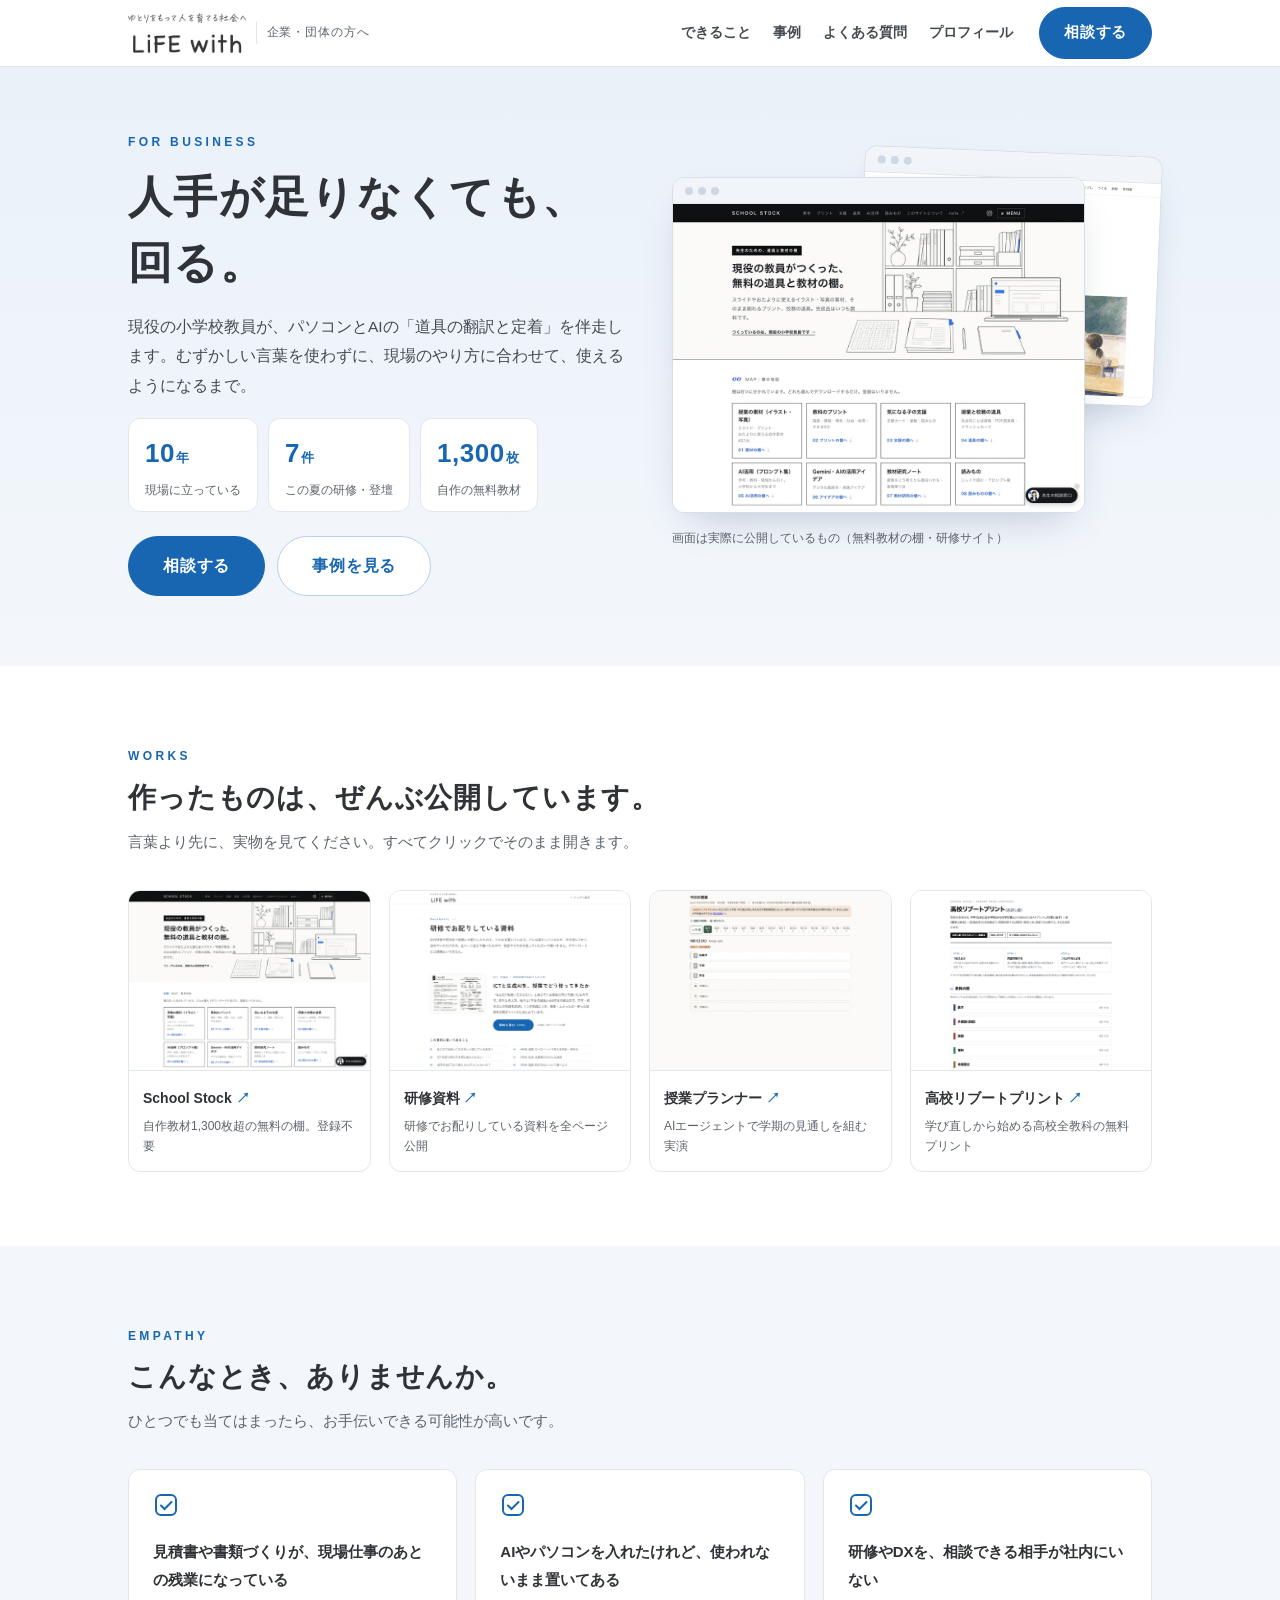
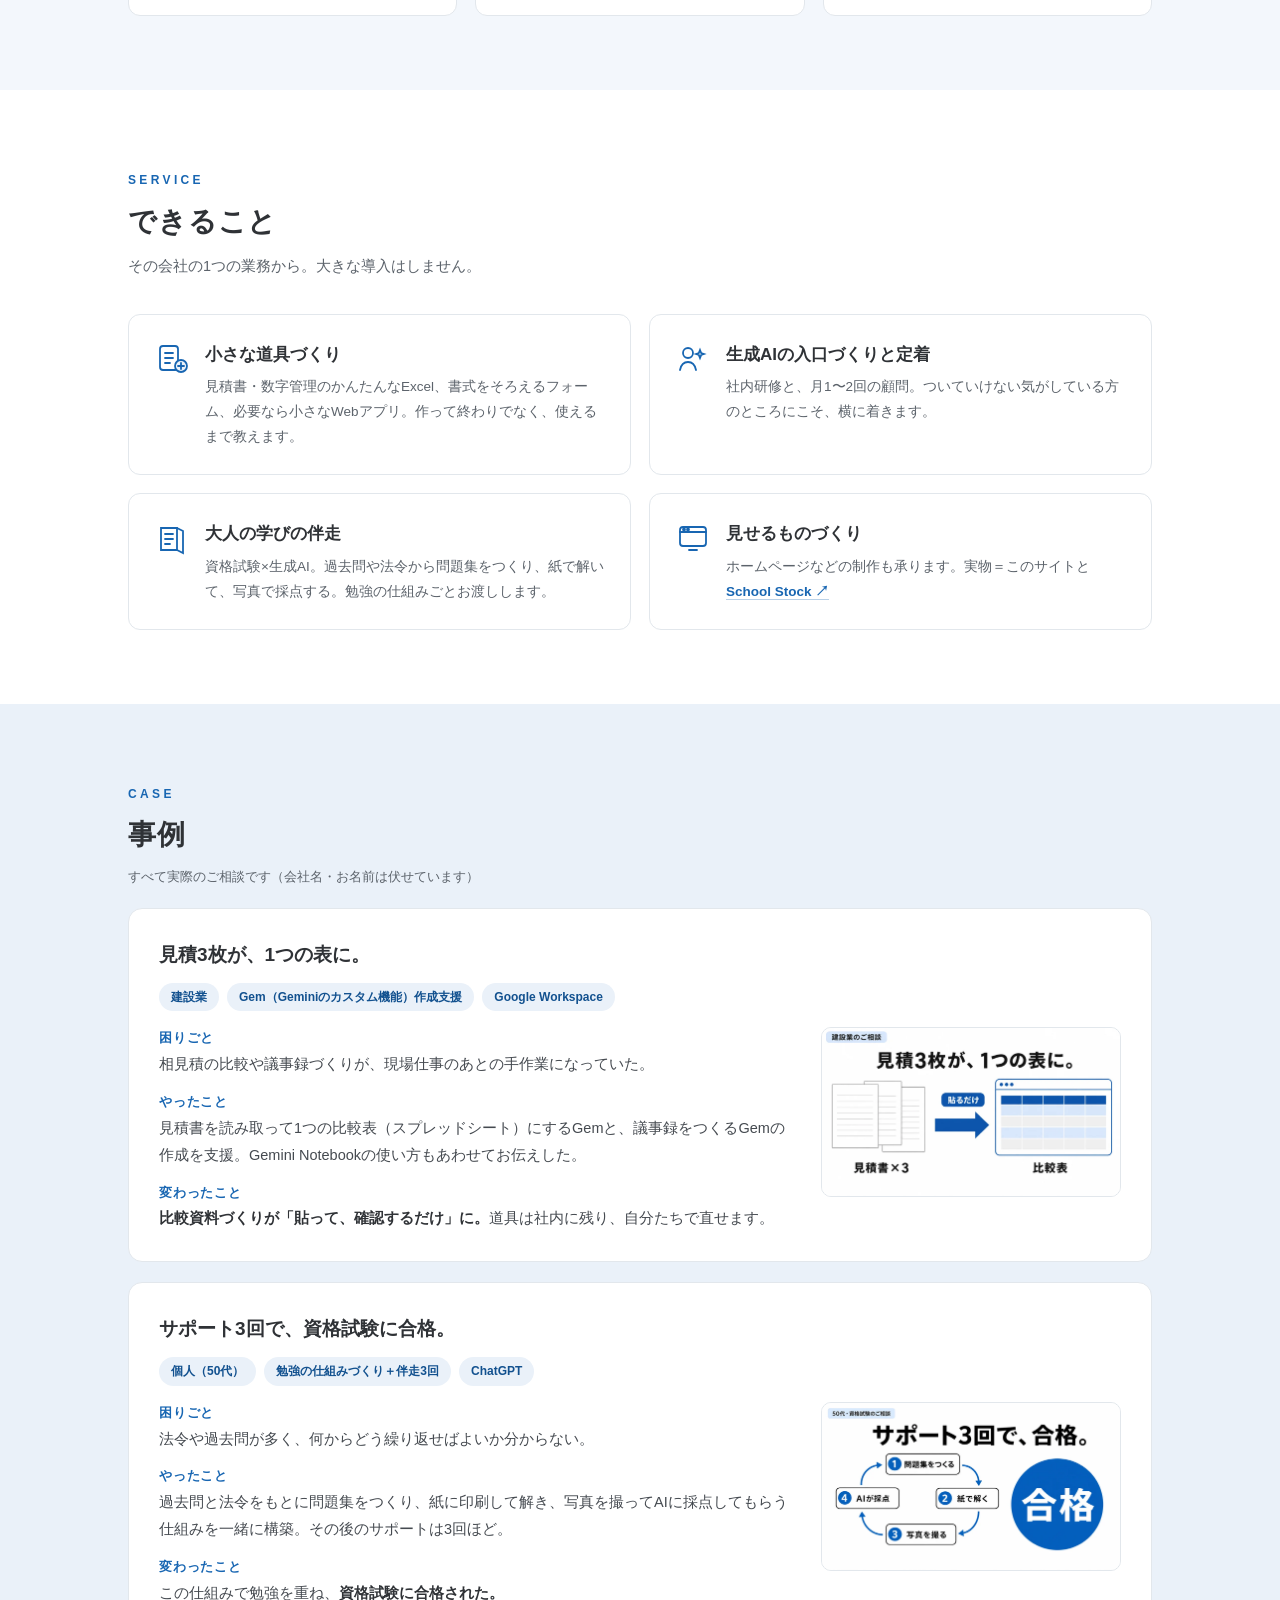
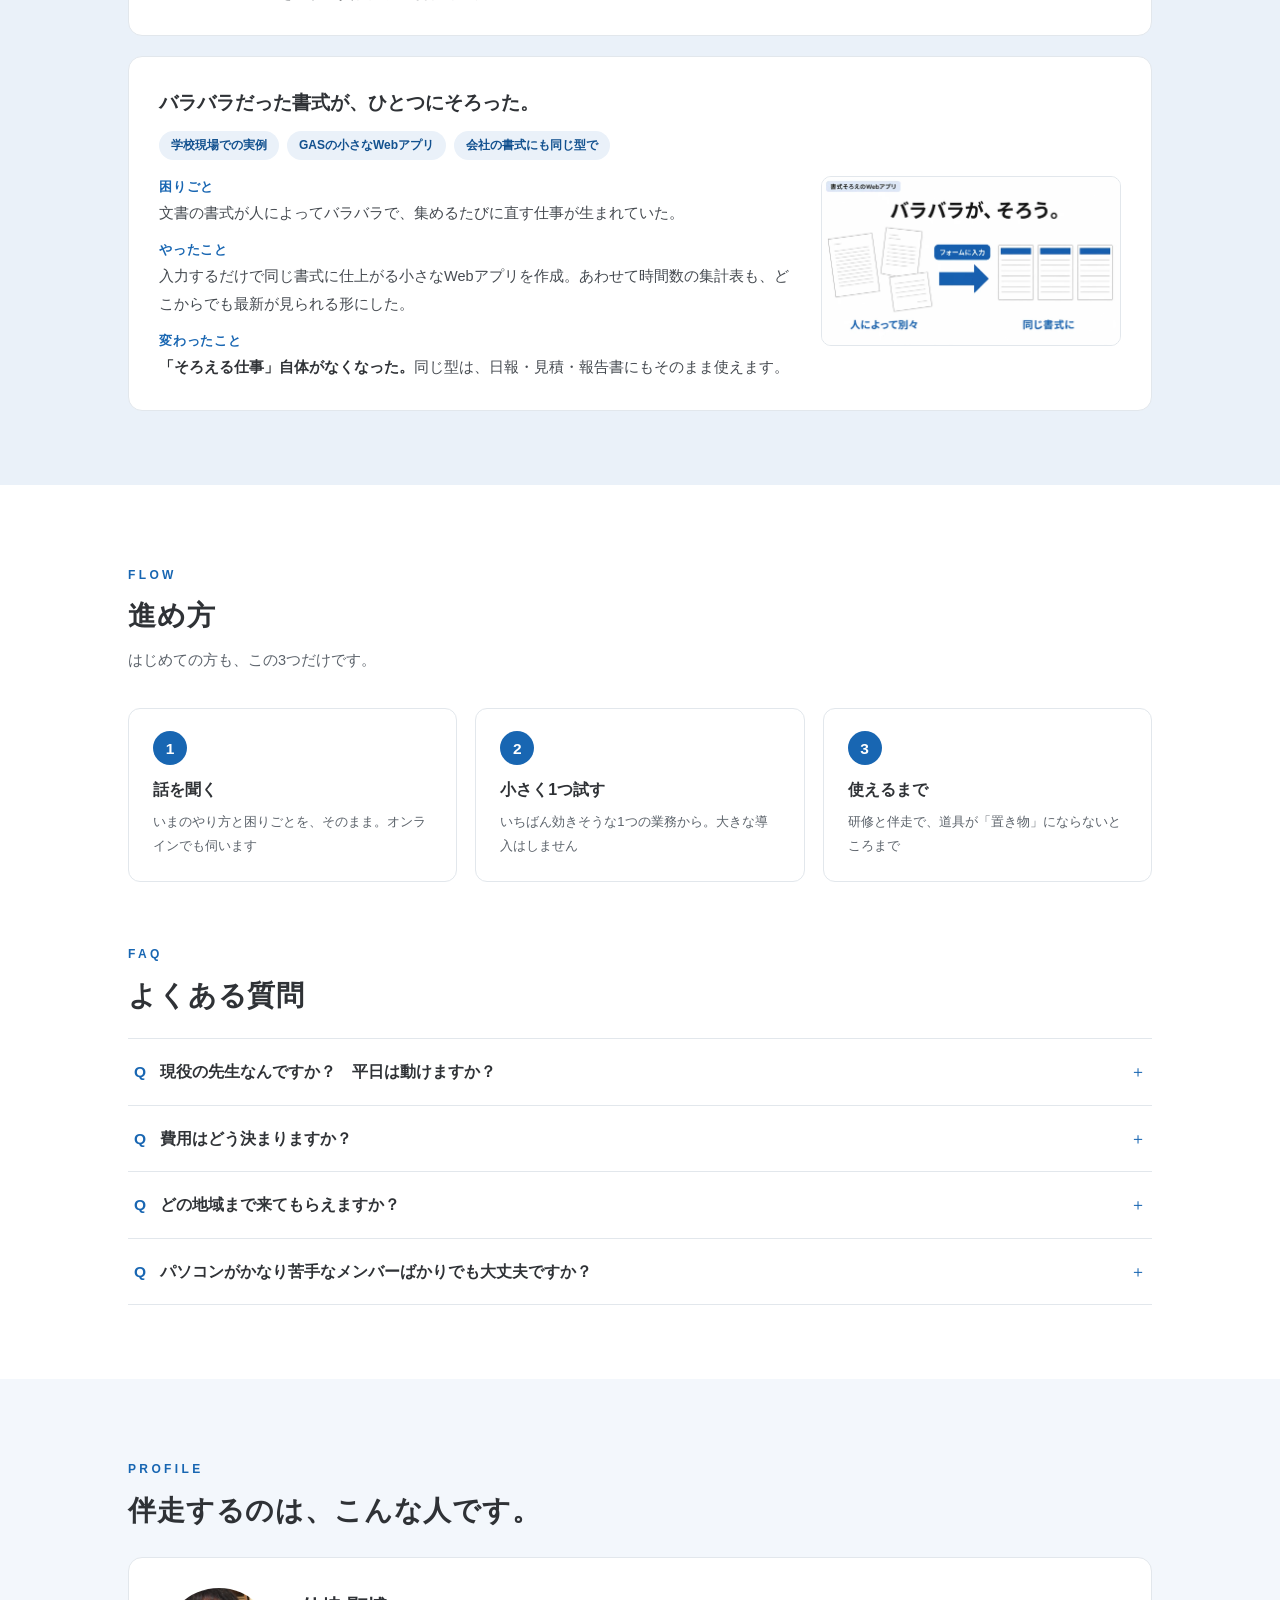
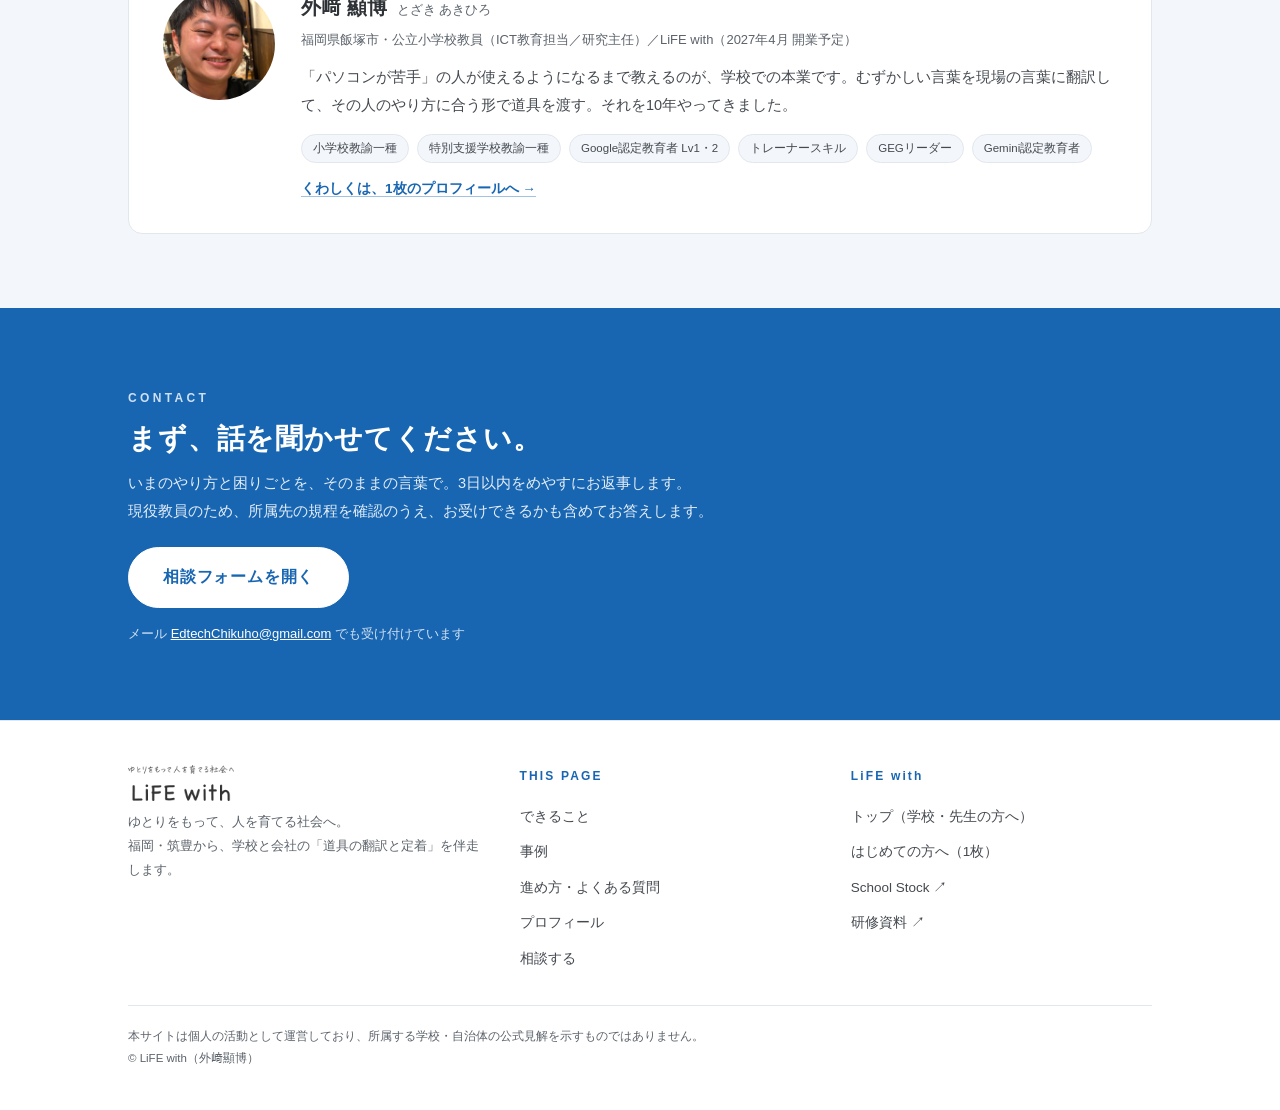
==== business/index.html @ 1e4b1d5e "business/ 新設 v3 — 企業・団体向けページ（ワイヤーフレーム承認済み） 実在コーポレートサイトの型（サイボウズ・freee・SmartHR）に基づく構成： ヒーロー(実物画面)/実物の壁" ====
<!DOCTYPE html>
<html lang="ja">
<head>
<meta charset="UTF-8">
<meta name="viewport" content="width=device-width, initial-scale=1.0, viewport-fit=cover">
<title>企業・団体の方へ｜LiFE with</title>
<meta name="description" content="現役の小学校教員が、パソコンとAIの「道具の翻訳と定着」を伴走します。見積書・数字管理の道具づくり、生成AI研修、資格勉強の仕組みづくり。福岡・筑豊を中心に、オンラインでも。">
<meta name="robots" content="index,follow">
<meta property="og:title" content="企業・団体の方へ｜LiFE with">
<meta property="og:description" content="人手が足りなくても、回る。現役の小学校教員が、道具の翻訳と定着を伴走します。">
<meta property="og:image" content="https://a-tozak.github.io/life-with/assets/og.png">
<meta property="og:type" content="website">
<meta property="og:url" content="https://a-tozak.github.io/life-with/business/">
<meta name="twitter:card" content="summary_large_image">
<link rel="icon" href="../assets/logo_icon.png" type="image/png">
<style>
  :root{
    --paper:#fff; --ink:#2f3236; --sub:#5c636b;
    --ai:#1866b2; --ai2:#12518f; --sora:#eaf1f9; --sora2:#f3f7fc;
    --mizu:#b9d1e8; --line:#e2e7ec; --max:1080px;
  }
  *{ margin:0; padding:0; box-sizing:border-box; }
  html{ scroll-behavior:smooth; scroll-padding-top:76px; }
  body{ font-family:"Hiragino Kaku Gothic ProN","Hiragino Sans","Noto Sans JP",sans-serif;
        color:var(--ink); background:var(--paper); line-height:1.9; font-size:15.5px;
        -webkit-font-smoothing:antialiased; overflow-x:clip; }
  img{ max-width:100%; height:auto; display:block; }
  a{ color:inherit; }
  .wrap{ max-width:var(--max); margin:0 auto; padding:0 28px; }

  /* ヘッダー */
  header{ position:sticky; top:0; z-index:100; background:rgba(255,255,255,.96);
          backdrop-filter:blur(6px); border-bottom:1px solid var(--line); }
  .hd{ max-width:var(--max); margin:0 auto; padding:0 28px; height:66px;
       display:flex; align-items:center; gap:22px; }
  .brand{ display:flex; align-items:center; gap:10px; text-decoration:none; margin-right:auto; }
  .brand img{ height:40px; width:auto; }
  .brand small{ font-size:11.5px; color:var(--sub); letter-spacing:.08em; border-left:1px solid var(--line); padding-left:10px; }
  nav.gnav{ display:flex; gap:22px; }
  nav.gnav a{ font-size:13.5px; font-weight:600; color:#454a50; text-decoration:none; }
  nav.gnav a:hover{ color:var(--ai); }
  .hd .btn{ margin-left:4px; }

  .btn{ display:inline-block; text-decoration:none; font-size:14.5px; font-weight:700;
        letter-spacing:.05em; padding:11px 24px; border-radius:999px;
        background:var(--ai); color:#fff; border:1.5px solid var(--ai); }
  .btn:hover{ background:var(--ai2); border-color:var(--ai2); }
  .btn.ghost{ background:#fff; color:var(--ai); border-color:var(--mizu); }
  .btn.ghost:hover{ background:var(--sora2); }
  .btn.big{ font-size:16px; padding:14px 34px; }

  section{ padding:74px 0; }
  .kick{ font-size:12px; letter-spacing:.28em; color:var(--ai); font-weight:700; }
  h2{ font-size:clamp(22px,2.6vw,28px); font-weight:700; letter-spacing:.03em;
      line-height:1.6; margin:6px 0 8px; }
  .sec-lead{ color:var(--sub); font-size:14.5px; margin-bottom:34px; }

  /* 1. ヒーロー */
  .hero{ background:linear-gradient(180deg,var(--sora) 0%,var(--sora2) 100%); padding:64px 0 70px; }
  .hero .wrap{ display:grid; grid-template-columns:1.02fr .98fr; gap:44px; align-items:center; }
  .hero .kick{ margin-bottom:10px; display:block; }
  h1{ font-size:clamp(30px,4vw,44px); font-weight:800; letter-spacing:.03em; line-height:1.5; }
  .hero p.lead{ margin:16px 0 6px; color:#454a50; font-size:15.5px; }
  .hero .nums{ display:flex; gap:10px; margin:18px 0 24px; flex-wrap:wrap; }
  .hero .num{ background:#fff; border:1px solid var(--line); border-radius:12px;
              padding:10px 16px 12px; min-width:118px; }
  .hero .num b{ font-size:26px; color:var(--ai); letter-spacing:.02em; }
  .hero .num b small{ font-size:13px; margin-left:1px; }
  .hero .num span{ display:block; font-size:11.5px; color:var(--sub); line-height:1.6; margin-top:2px; }
  .cta{ display:flex; gap:12px; flex-wrap:wrap; }

  .shots{ position:relative; min-width:0; }
  .shot{ background:#fff; border:1px solid #d8dee5; border-radius:12px; overflow:hidden;
         box-shadow:0 18px 40px -18px rgba(24,52,90,.28); }
  .shot .bar{ height:26px; background:#f1f4f8; border-bottom:1px solid var(--line);
              display:flex; align-items:center; gap:5px; padding:0 12px; }
  .shot .bar i{ width:8px; height:8px; border-radius:50%; background:#cfd8e2; }
  .shot.back{ position:absolute; right:-6px; top:-26px; width:62%; transform:rotate(2.4deg); z-index:0; }
  .shot.front{ position:relative; width:86%; z-index:1; }
  .shot-note{ margin-top:14px; font-size:12px; color:var(--sub); }

  /* 2. 実物の壁 */
  .wall{ background:#fff; }
  .wall-grid{ display:grid; grid-template-columns:repeat(4,1fr); gap:18px; }
  .w-card{ border:1px solid var(--line); border-radius:12px; overflow:hidden; text-decoration:none;
           background:#fff; transition:box-shadow .15s ease; min-width:0; }
  .w-card:hover{ box-shadow:0 10px 26px -14px rgba(24,52,90,.35); }
  .w-card .th{ border-bottom:1px solid var(--line); aspect-ratio:4/3; overflow:hidden; }
  .w-card .th img{ width:100%; height:100%; object-fit:cover; object-position:top; }
  .w-card .tx{ padding:12px 14px 14px; }
  .w-card .tx b{ font-size:14px; }
  .w-card .tx b span{ color:var(--ai); font-weight:700; }
  .w-card .tx p{ font-size:12px; color:var(--sub); line-height:1.7; margin-top:3px; }

  /* 3. こんなときに */
  .empathy{ background:var(--sora2); }
  .emp-grid{ display:grid; grid-template-columns:repeat(3,1fr); gap:18px; }
  .emp{ background:#fff; border:1px solid var(--line); border-radius:12px; padding:22px 24px; min-width:0; }
  .emp svg{ width:26px; height:26px; margin-bottom:10px; }
  .emp p{ font-size:15px; font-weight:600; line-height:1.85; }

  /* 4. できること */
  .svc-grid{ display:grid; grid-template-columns:repeat(2,1fr); gap:18px; }
  .svc{ border:1px solid var(--line); border-radius:12px; padding:24px 26px; display:flex; gap:16px; min-width:0; }
  .svc svg{ flex:0 0 34px; width:34px; height:34px; margin-top:3px; }
  .svc h3{ font-size:17px; font-weight:700; margin-bottom:4px; }
  .svc p{ font-size:13.5px; color:var(--sub); line-height:1.85; }
  .svc a{ color:var(--ai); font-weight:600; text-decoration:none; border-bottom:1px solid var(--mizu); }

  /* 5. 事例 */
  .cases{ background:var(--sora); }
  .case{ background:#fff; border:1px solid var(--line); border-radius:14px;
         padding:28px 30px; margin-top:20px; }
  .case:first-of-type{ margin-top:0; }
  .case h3{ font-size:19px; font-weight:700; margin-bottom:10px; }
  .meta{ display:flex; gap:8px; flex-wrap:wrap; margin-bottom:16px; }
  .meta span{ font-size:12px; font-weight:600; color:var(--ai2); background:var(--sora);
              border-radius:999px; padding:3px 12px; }
  .case-grid{ display:grid; grid-template-columns:1fr 300px; gap:26px; align-items:start; }
  .case dl{ min-width:0; }
  .case dt{ font-size:12.5px; font-weight:700; color:var(--ai); letter-spacing:.06em; margin-top:12px; }
  .case dt:first-child{ margin-top:0; }
  .case dd{ font-size:14.5px; color:#454a50; line-height:1.9; }
  .case dd b{ color:var(--ink); }
  .case figure{ min-width:0; margin:0; }
  .case figure img{ border:1px solid var(--line); border-radius:10px; width:100%; }
  .case figcaption{ font-size:11.5px; color:var(--sub); margin-top:6px; }
  .case-note{ font-size:12.5px; color:var(--sub); margin-bottom:18px; }

  /* 6. 進め方 + FAQ */
  .flow-grid{ display:grid; grid-template-columns:repeat(3,1fr); gap:18px; margin-bottom:56px; }
  .step{ border:1px solid var(--line); border-radius:12px; padding:22px 24px; position:relative; min-width:0; }
  .step i{ display:inline-flex; align-items:center; justify-content:center; width:34px; height:34px;
           border-radius:50%; background:var(--ai); color:#fff; font-style:normal; font-weight:700; margin-bottom:10px; }
  .step b{ display:block; font-size:16px; }
  .step p{ font-size:13px; color:var(--sub); margin-top:4px; }
  .faq details{ border-bottom:1px solid var(--line); }
  .faq details:first-of-type{ border-top:1px solid var(--line); }
  .faq summary{ cursor:pointer; list-style:none; display:flex; gap:14px; align-items:baseline;
                padding:18px 6px; font-size:15.5px; font-weight:700; }
  .faq summary::-webkit-details-marker{ display:none; }
  .faq summary::before{ content:"Q"; color:var(--ai); font-weight:800; }
  .faq summary::after{ content:"＋"; margin-left:auto; color:var(--ai); font-weight:400; }
  .faq details[open] summary::after{ content:"−"; }
  .faq .a{ display:flex; gap:14px; padding:0 6px 20px; color:#454a50; font-size:14.5px; line-height:1.95; }
  .faq .a::before{ content:"A"; color:var(--sub); font-weight:800; }

  /* 7. 人 */
  .who{ background:var(--sora2); }
  .who-card{ background:#fff; border:1px solid var(--line); border-radius:14px;
             padding:30px 34px; display:grid; grid-template-columns:112px 1fr; gap:26px; align-items:start; }
  .who-card img{ width:112px; height:112px; object-fit:cover; border-radius:50%; }
  .who-card .nm{ font-size:20px; font-weight:800; }
  .who-card .nm small{ font-size:12.5px; font-weight:500; color:var(--sub); margin-left:10px; }
  .who-card .rl{ font-size:13px; color:var(--sub); margin:2px 0 10px; }
  .who-card p.bio{ font-size:14.5px; color:#454a50; line-height:1.95; }
  .chips{ display:flex; gap:6px 8px; flex-wrap:wrap; margin:14px 0 10px; }
  .chips span{ font-size:11.5px; color:#454a50; background:var(--sora2); border:1px solid var(--line);
               border-radius:999px; padding:3px 11px; white-space:nowrap; }
  .who-card a.more{ font-size:13.5px; color:var(--ai); font-weight:700; text-decoration:none;
                    border-bottom:1px solid rgba(24,102,178,.4); }

  /* 8. 相談 */
  .contact{ background:var(--ai); color:#fff; }
  .contact .kick{ color:#cfe0f2; }
  .contact h2{ color:#fff; }
  .contact p{ color:#e4edf7; font-size:14.5px; }
  .contact .btn{ background:#fff; color:var(--ai); border-color:#fff; margin-top:22px; }
  .contact .btn:hover{ background:var(--sora); }
  .contact .mail{ margin-top:14px; font-size:13px; color:#cfe0f2; }
  .contact .mail a{ color:#fff; overflow-wrap:anywhere; }

  footer{ background:#fff; border-top:1px solid var(--line); padding:44px 0 40px; }
  .fgrid{ display:grid; grid-template-columns:1.2fr 1fr 1fr; gap:30px; }
  .fgrid img{ height:36px; width:auto; margin-bottom:10px; }
  .fgrid p{ font-size:12.5px; color:var(--sub); line-height:1.9; }
  .fgrid b{ display:block; font-size:12px; letter-spacing:.18em; color:var(--ai); margin-bottom:10px; }
  .fgrid ul{ list-style:none; }
  .fgrid li{ padding:3px 0; }
  .fgrid li a{ font-size:13.5px; color:#454a50; text-decoration:none; }
  .fgrid li a:hover{ color:var(--ai); }
  .legal{ border-top:1px solid var(--line); margin-top:30px; padding-top:20px;
          font-size:11.5px; color:var(--sub); line-height:1.9; }

  @media (max-width:900px){
    nav.gnav{ display:none; }
    .hero .wrap{ grid-template-columns:1fr; gap:36px; }
    .shots{ margin:0 auto; max-width:520px; width:100%; }
    .wall-grid, .emp-grid, .flow-grid{ grid-template-columns:1fr 1fr; }
    .svc-grid{ grid-template-columns:1fr; }
    .case-grid{ grid-template-columns:1fr; }
    .case figure{ max-width:420px; }
  }
  @media (max-width:600px){
    html{ scroll-padding-top:64px; }
    section{ padding:56px 0; }
    .hd{ height:58px; padding:0 20px; }
    .brand img{ height:34px; } .brand small{ display:none; }
    .wrap{ padding:0 20px; }
    .wall-grid, .emp-grid, .flow-grid{ grid-template-columns:1fr; }
    .hero{ padding:44px 0 54px; }
    .hero .num{ flex:1 1 40%; min-width:0; }
    .who-card{ grid-template-columns:1fr; justify-items:center; text-align:center; }
    .chips{ justify-content:center; }
  }
</style>
</head>
<body>

<header>
  <div class="hd">
    <a class="brand" href="../"><img src="../assets/logo.png" alt="LiFE with"><small>企業・団体の方へ</small></a>
    <nav class="gnav" aria-label="ページ内">
      <a href="#service">できること</a>
      <a href="#case">事例</a>
      <a href="#faq">よくある質問</a>
      <a href="#who">プロフィール</a>
    </nav>
    <a class="btn" href="#contact">相談する</a>
  </div>
</header>

<!-- 1. ヒーロー -->
<section class="hero">
  <div class="wrap">
    <div>
      <span class="kick">FOR BUSINESS</span>
      <h1>人手が足りなくても、<br>回る。</h1>
      <p class="lead">現役の小学校教員が、パソコンとAIの「道具の翻訳と定着」を伴走します。むずかしい言葉を使わずに、現場のやり方に合わせて、使えるようになるまで。</p>
      <div class="nums">
        <div class="num"><b>10<small>年</small></b><span>現場に立っている</span></div>
        <div class="num"><b>7<small>件</small></b><span>この夏の研修・登壇</span></div>
        <div class="num"><b>1,300<small>枚</small></b><span>自作の無料教材</span></div>
      </div>
      <div class="cta">
        <a class="btn big" href="#contact">相談する</a>
        <a class="btn big ghost" href="#case">事例を見る</a>
      </div>
    </div>
    <div class="shots">
      <div class="shot back" aria-hidden="true">
        <div class="bar"><i></i><i></i><i></i></div>
        <img src="img/shot_tateiwa.webp" alt="" width="1000" height="750" loading="lazy">
      </div>
      <div class="shot front">
        <div class="bar"><i></i><i></i><i></i></div>
        <img src="img/shot_schoolstock.webp" alt="自作の無料教材の棚「School Stock」の画面" width="1000" height="750">
      </div>
      <p class="shot-note">画面は実際に公開しているもの（無料教材の棚・研修サイト）</p>
    </div>
  </div>
</section>

<!-- 2. 実物の壁 -->
<section class="wall">
  <div class="wrap">
    <span class="kick">WORKS</span>
    <h2>作ったものは、ぜんぶ公開しています。</h2>
    <p class="sec-lead">言葉より先に、実物を見てください。すべてクリックでそのまま開きます。</p>
    <div class="wall-grid">
      <a class="w-card" href="https://a-tozak.github.io/School_Stock/" target="_blank" rel="noopener">
        <div class="th"><img src="img/shot_schoolstock.webp" alt="" width="1000" height="750" loading="lazy"></div>
        <div class="tx"><b>School Stock <span>↗</span></b><p>自作教材1,300枚超の無料の棚。登録不要</p></div>
      </a>
      <a class="w-card" href="https://a-tozak.github.io/life-with/shiryo/" target="_blank" rel="noopener">
        <div class="th"><img src="img/shot_shiryo.webp" alt="" width="1000" height="750" loading="lazy"></div>
        <div class="tx"><b>研修資料 <span>↗</span></b><p>研修でお配りしている資料を全ページ公開</p></div>
      </a>
      <a class="w-card" href="https://a-tozak.github.io/jugyo-planner/" target="_blank" rel="noopener">
        <div class="th"><img src="img/shot_planner.webp" alt="" width="1000" height="750" loading="lazy"></div>
        <div class="tx"><b>授業プランナー <span>↗</span></b><p>AIエージェントで学期の見通しを組む実演</p></div>
      </a>
      <a class="w-card" href="https://a-tozak.github.io/reboot-print/" target="_blank" rel="noopener">
        <div class="th"><img src="img/shot_reboot.webp" alt="" width="1000" height="750" loading="lazy"></div>
        <div class="tx"><b>高校リブートプリント <span>↗</span></b><p>学び直しから始める高校全教科の無料プリント</p></div>
      </a>
    </div>
  </div>
</section>

<!-- 3. こんなときに -->
<section class="empathy">
  <div class="wrap">
    <span class="kick">EMPATHY</span>
    <h2>こんなとき、ありませんか。</h2>
    <p class="sec-lead">ひとつでも当てはまったら、お手伝いできる可能性が高いです。</p>
    <div class="emp-grid">
      <div class="emp">
        <svg viewBox="0 0 26 26" fill="none" stroke="#1866b2" stroke-width="2" stroke-linecap="round"><rect x="3" y="3" width="20" height="20" rx="5"/><path d="M8 13.5l3.5 3.5L18.5 10"/></svg>
        <p>見積書や書類づくりが、現場仕事のあとの残業になっている</p>
      </div>
      <div class="emp">
        <svg viewBox="0 0 26 26" fill="none" stroke="#1866b2" stroke-width="2" stroke-linecap="round"><rect x="3" y="3" width="20" height="20" rx="5"/><path d="M8 13.5l3.5 3.5L18.5 10"/></svg>
        <p>AIやパソコンを入れたけれど、使われないまま置いてある</p>
      </div>
      <div class="emp">
        <svg viewBox="0 0 26 26" fill="none" stroke="#1866b2" stroke-width="2" stroke-linecap="round"><rect x="3" y="3" width="20" height="20" rx="5"/><path d="M8 13.5l3.5 3.5L18.5 10"/></svg>
        <p>研修やDXを、相談できる相手が社内にいない</p>
      </div>
    </div>
  </div>
</section>

<!-- 4. できること -->
<section id="service">
  <div class="wrap">
    <span class="kick">SERVICE</span>
    <h2>できること</h2>
    <p class="sec-lead">その会社の1つの業務から。大きな導入はしません。</p>
    <div class="svc-grid">
      <div class="svc">
        <svg viewBox="0 0 34 34" fill="none" stroke="#1866b2" stroke-width="1.8" stroke-linecap="round"><rect x="5" y="4" width="18" height="24" rx="3"/><path d="M10 11h8M10 16h8M10 21h5"/><circle cx="26" cy="24" r="6" fill="#eaf1f9"/><path d="M26 21v6M23 24h6"/></svg>
        <div><h3>小さな道具づくり</h3><p>見積書・数字管理のかんたんなExcel、書式をそろえるフォーム、必要なら小さなWebアプリ。作って終わりでなく、使えるまで教えます。</p></div>
      </div>
      <div class="svc">
        <svg viewBox="0 0 34 34" fill="none" stroke="#1866b2" stroke-width="1.8" stroke-linecap="round"><circle cx="12" cy="11" r="5"/><path d="M4 28c1-5 4-8 8-8s7 3 8 8"/><path d="M24 8l1.2 3L28 12l-2.8 1L24 16l-1.2-3L20 12l2.8-1z" fill="#eaf1f9"/></svg>
        <div><h3>生成AIの入口づくりと定着</h3><p>社内研修と、月1〜2回の顧問。ついていけない気がしている方のところにこそ、横に着きます。</p></div>
      </div>
      <div class="svc">
        <svg viewBox="0 0 34 34" fill="none" stroke="#1866b2" stroke-width="1.8" stroke-linecap="round"><path d="M6 7h16v22H6z"/><path d="M22 7l6 3v22l-6-3"/><path d="M10 13h8M10 18h8M10 23h5"/></svg>
        <div><h3>大人の学びの伴走</h3><p>資格試験×生成AI。過去問や法令から問題集をつくり、紙で解いて、写真で採点する。勉強の仕組みごとお渡しします。</p></div>
      </div>
      <div class="svc">
        <svg viewBox="0 0 34 34" fill="none" stroke="#1866b2" stroke-width="1.8" stroke-linecap="round"><rect x="4" y="6" width="26" height="19" rx="3"/><path d="M4 11h26"/><circle cx="8" cy="8.5" r="1" fill="#1866b2"/><circle cx="12" cy="8.5" r="1" fill="#1866b2"/><path d="M13 29h8"/></svg>
        <div><h3>見せるものづくり</h3><p>ホームページなどの制作も承ります。実物＝このサイトと <a href="https://a-tozak.github.io/School_Stock/" target="_blank" rel="noopener">School Stock ↗</a></p></div>
      </div>
    </div>
  </div>
</section>

<!-- 5. 事例 -->
<section class="cases" id="case">
  <div class="wrap">
    <span class="kick">CASE</span>
    <h2>事例</h2>
    <p class="case-note">すべて実際のご相談です（会社名・お名前は伏せています）</p>

    <article class="case">
      <h3>見積3枚が、1つの表に。</h3>
      <div class="meta"><span>建設業</span><span>Gem（Geminiのカスタム機能）作成支援</span><span>Google Workspace</span></div>
      <div class="case-grid">
        <dl>
          <dt>困りごと</dt>
          <dd>相見積の比較や議事録づくりが、現場仕事のあとの手作業になっていた。</dd>
          <dt>やったこと</dt>
          <dd>見積書を読み取って1つの比較表（スプレッドシート）にするGemと、議事録をつくるGemの作成を支援。Gemini Notebookの使い方もあわせてお伝えした。</dd>
          <dt>変わったこと</dt>
          <dd><b>比較資料づくりが「貼って、確認するだけ」に。</b>道具は社内に残り、自分たちで直せます。</dd>
        </dl>
        <figure>
          <img src="img/zukai_case1_mitsumori.webp" alt="見積書3枚が、貼るだけで1つの比較表になる図" width="1200" height="675" loading="lazy">
        </figure>
      </div>
    </article>

    <article class="case">
      <h3>サポート3回で、資格試験に合格。</h3>
      <div class="meta"><span>個人（50代）</span><span>勉強の仕組みづくり＋伴走3回</span><span>ChatGPT</span></div>
      <div class="case-grid">
        <dl>
          <dt>困りごと</dt>
          <dd>法令や過去問が多く、何からどう繰り返せばよいか分からない。</dd>
          <dt>やったこと</dt>
          <dd>過去問と法令をもとに問題集をつくり、紙に印刷して解き、写真を撮ってAIに採点してもらう仕組みを一緒に構築。その後のサポートは3回ほど。</dd>
          <dt>変わったこと</dt>
          <dd>この仕組みで勉強を重ね、<b>資格試験に合格された。</b></dd>
        </dl>
        <figure>
          <img src="img/zukai_case2_goukaku.webp" alt="問題集をつくる・紙で解く・写真を撮る・AIが採点の循環で合格に至る図" width="1200" height="675" loading="lazy">
        </figure>
      </div>
    </article>

    <article class="case">
      <h3>バラバラだった書式が、ひとつにそろった。</h3>
      <div class="meta"><span>学校現場での実例</span><span>GASの小さなWebアプリ</span><span>会社の書式にも同じ型で</span></div>
      <div class="case-grid">
        <dl>
          <dt>困りごと</dt>
          <dd>文書の書式が人によってバラバラで、集めるたびに直す仕事が生まれていた。</dd>
          <dt>やったこと</dt>
          <dd>入力するだけで同じ書式に仕上がる小さなWebアプリを作成。あわせて時間数の集計表も、どこからでも最新が見られる形にした。</dd>
          <dt>変わったこと</dt>
          <dd><b>「そろえる仕事」自体がなくなった。</b>同じ型は、日報・見積・報告書にもそのまま使えます。</dd>
        </dl>
        <figure>
          <img src="img/zukai_case3_shoshiki.webp" alt="バラバラの書式がフォーム入力で同じ書式にそろう図" width="1200" height="675" loading="lazy">
        </figure>
      </div>
    </article>
  </div>
</section>

<!-- 6. 進め方 + FAQ -->
<section id="faq">
  <div class="wrap">
    <span class="kick">FLOW</span>
    <h2>進め方</h2>
    <p class="sec-lead">はじめての方も、この3つだけです。</p>
    <div class="flow-grid">
      <div class="step"><i>1</i><b>話を聞く</b><p>いまのやり方と困りごとを、そのまま。オンラインでも伺います</p></div>
      <div class="step"><i>2</i><b>小さく1つ試す</b><p>いちばん効きそうな1つの業務から。大きな導入はしません</p></div>
      <div class="step"><i>3</i><b>使えるまで</b><p>研修と伴走で、道具が「置き物」にならないところまで</p></div>
    </div>

    <span class="kick">FAQ</span>
    <h2>よくある質問</h2>
    <div class="faq" style="margin-top:20px;">
      <details>
        <summary>現役の先生なんですか？　平日は動けますか？</summary>
        <div class="a"><p>はい、いまも小学校の教室に立っています。打ち合わせは夕方以降・週末・オンラインで。所属先の規程と手続きを確認のうえ、お受けできるかも含めてお返事します。</p></div>
      </details>
      <details>
        <summary>費用はどう決まりますか？</summary>
        <div class="a"><p>内容と回数を伺って、先にお見積りを出します。ご相談とお見積りは無料です。動き始めたあとの追加は、先に合意した分だけです。</p></div>
      </details>
      <details>
        <summary>どの地域まで来てもらえますか？</summary>
        <div class="a"><p>福岡・筑豊を中心に、九州内はご相談ください。オンラインだけでも、これまでの支援は成立しています。</p></div>
      </details>
      <details>
        <summary>パソコンがかなり苦手なメンバーばかりでも大丈夫ですか？</summary>
        <div class="a"><p>そこが本業です。学校で「苦手な人が使えるようになるまで」を10年やってきました。相手が先生でも、農家の方でも、建設業の方でも、やることは同じでした。</p></div>
      </details>
    </div>
  </div>
</section>

<!-- 7. 人 -->
<section class="who" id="who">
  <div class="wrap">
    <span class="kick">PROFILE</span>
    <h2>伴走するのは、こんな人です。</h2>
    <div class="who-card" style="margin-top:24px;">
      <img src="../assets/author.jpg" alt="外﨑顯博の写真">
      <div>
        <div class="nm">外﨑 顯博<small>とざき あきひろ</small></div>
        <p class="rl">福岡県飯塚市・公立小学校教員（ICT教育担当／研究主任）／LiFE with（2027年4月 開業予定）</p>
        <p class="bio">「パソコンが苦手」の人が使えるようになるまで教えるのが、学校での本業です。むずかしい言葉を現場の言葉に翻訳して、その人のやり方に合う形で道具を渡す。それを10年やってきました。</p>
        <div class="chips">
          <span>小学校教諭一種</span><span>特別支援学校教諭一種</span><span>Google認定教育者 Lv1・2</span><span>トレーナースキル</span><span>GEGリーダー</span><span>Gemini認定教育者</span>
        </div>
        <a class="more" href="../profile/">くわしくは、1枚のプロフィールへ →</a>
      </div>
    </div>
  </div>
</section>

<!-- 8. 相談 -->
<section class="contact" id="contact">
  <div class="wrap">
    <span class="kick">CONTACT</span>
    <h2>まず、話を聞かせてください。</h2>
    <p>いまのやり方と困りごとを、そのままの言葉で。3日以内をめやすにお返事します。<br>現役教員のため、所属先の規程を確認のうえ、お受けできるかも含めてお答えします。</p>
    <a class="btn big" href="https://docs.google.com/forms/d/e/1FAIpQLScyRZwj-S5ikt6aPwgLji8dzjfuklwg_K55keDtboNvg9O_bg/viewform" target="_blank" rel="noopener">相談フォームを開く</a>
    <p class="mail">メール <a href="mailto:EdtechChikuho@gmail.com">EdtechChikuho@gmail.com</a> でも受け付けています</p>
  </div>
</section>

<footer>
  <div class="wrap">
    <div class="fgrid">
      <div>
        <img src="../assets/logo.png" alt="LiFE with">
        <p>ゆとりをもって、人を育てる社会へ。<br>福岡・筑豊から、学校と会社の「道具の翻訳と定着」を伴走します。</p>
      </div>
      <div>
        <b>THIS PAGE</b>
        <ul>
          <li><a href="#service">できること</a></li>
          <li><a href="#case">事例</a></li>
          <li><a href="#faq">進め方・よくある質問</a></li>
          <li><a href="#who">プロフィール</a></li>
          <li><a href="#contact">相談する</a></li>
        </ul>
      </div>
      <div>
        <b>LiFE with</b>
        <ul>
          <li><a href="../">トップ（学校・先生の方へ）</a></li>
          <li><a href="../profile/">はじめての方へ（1枚）</a></li>
          <li><a href="https://a-tozak.github.io/School_Stock/" target="_blank" rel="noopener">School Stock ↗</a></li>
          <li><a href="https://a-tozak.github.io/life-with/shiryo/" target="_blank" rel="noopener">研修資料 ↗</a></li>
        </ul>
      </div>
    </div>
    <p class="legal">本サイトは個人の活動として運営しており、所属する学校・自治体の公式見解を示すものではありません。<br>© LiFE with（外﨑顯博）</p>
  </div>
</footer>

</body>
</html>
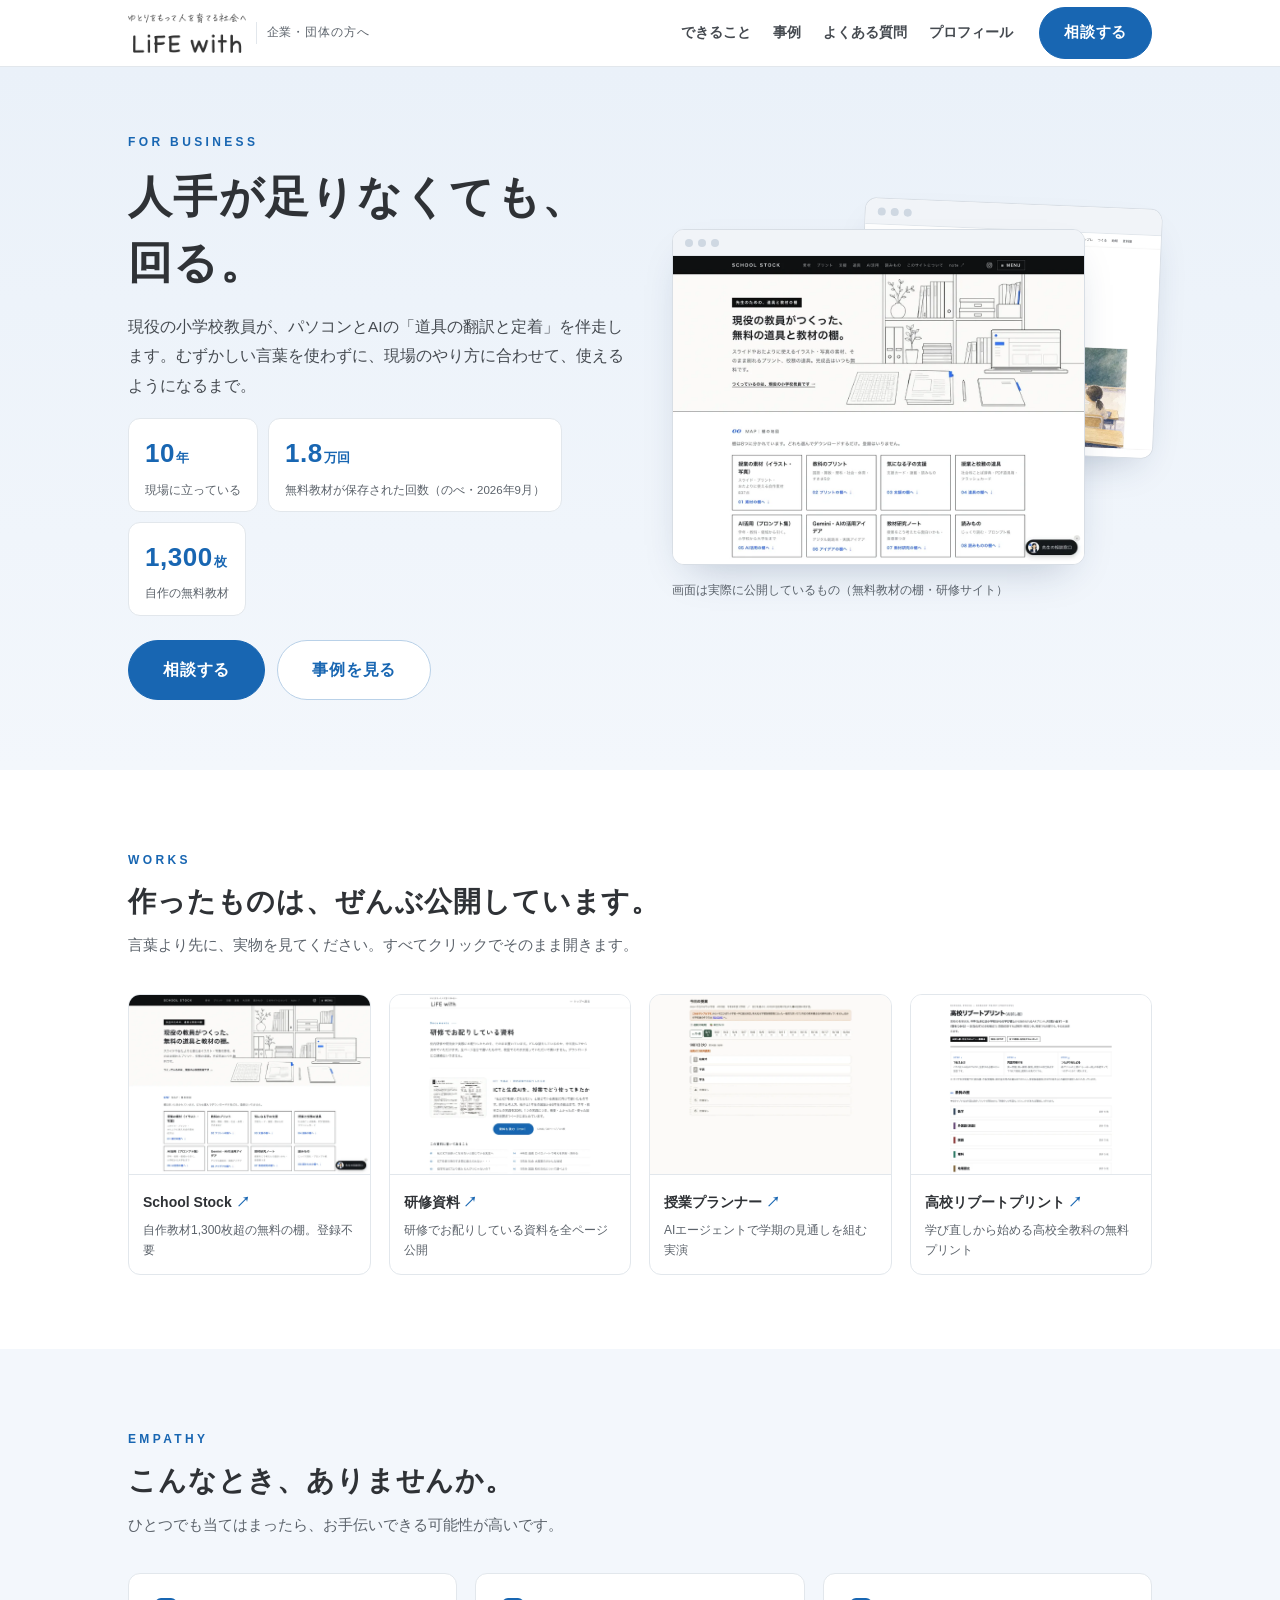
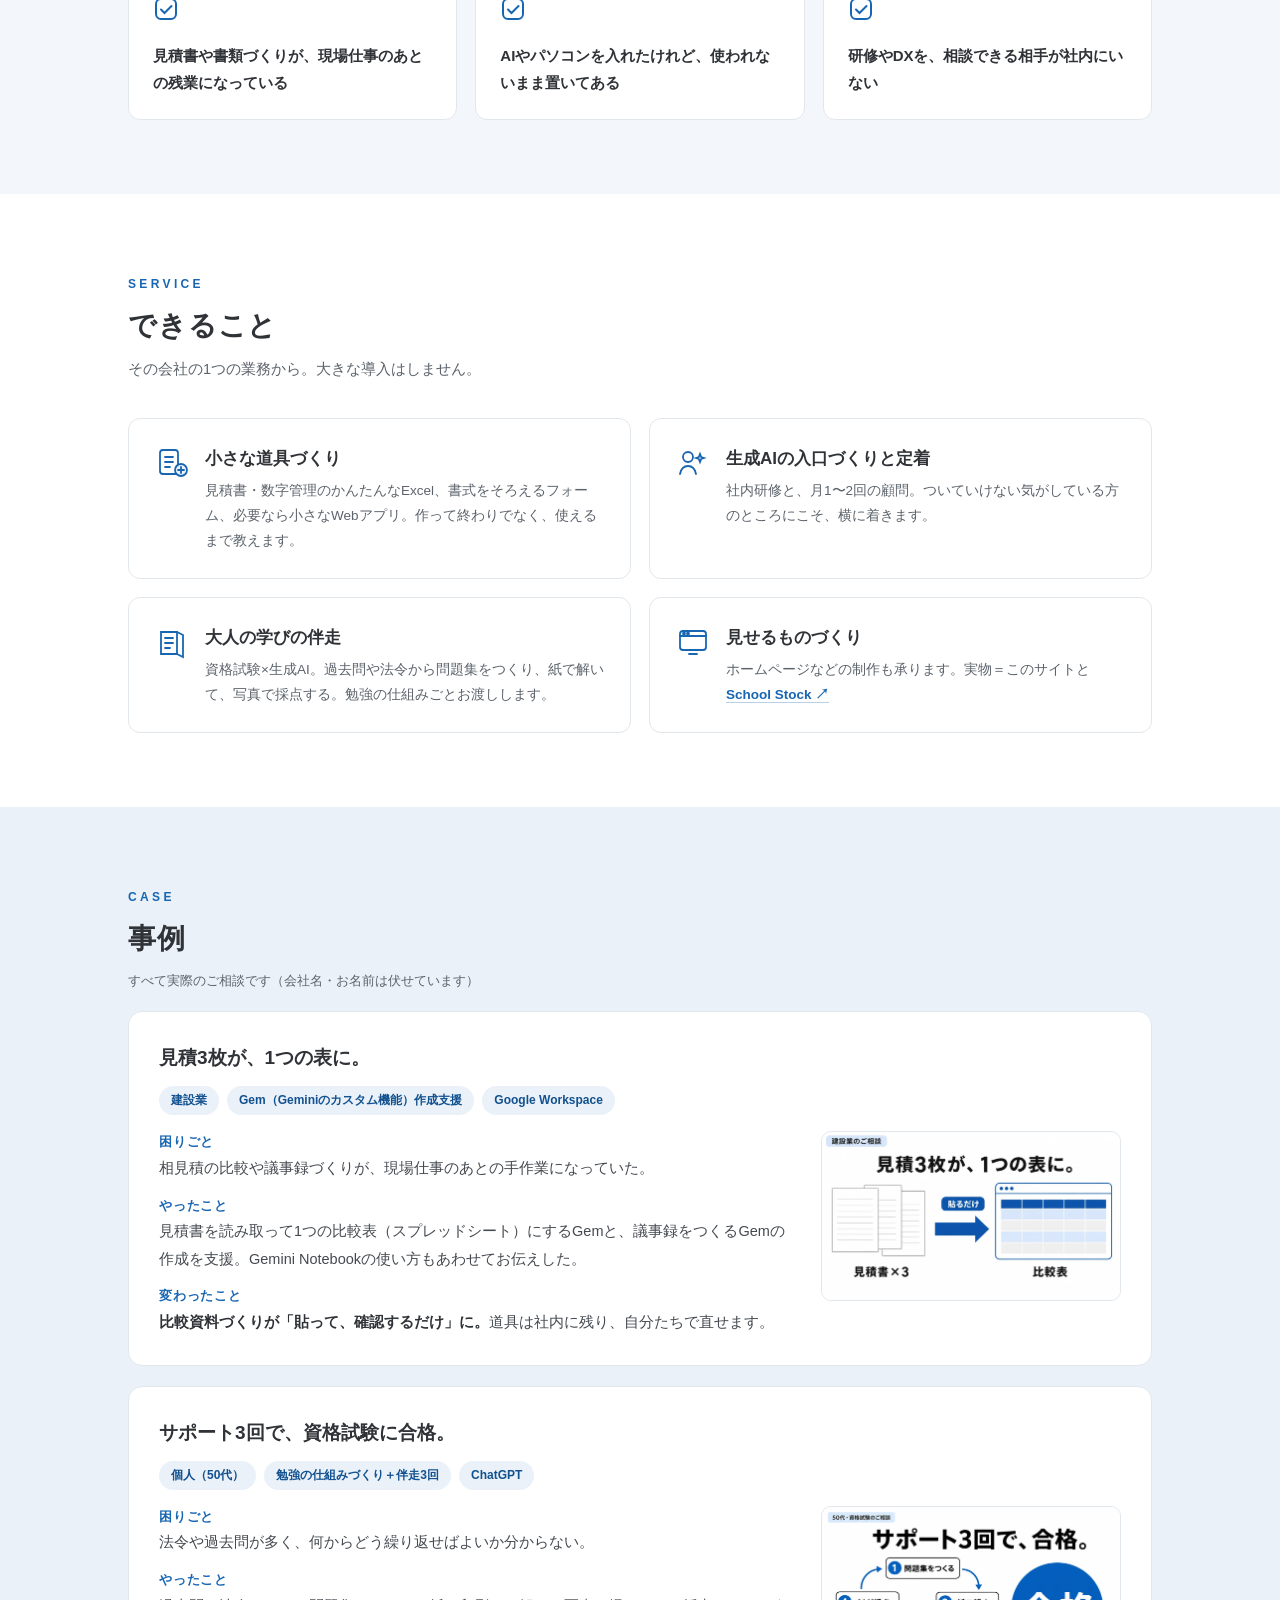
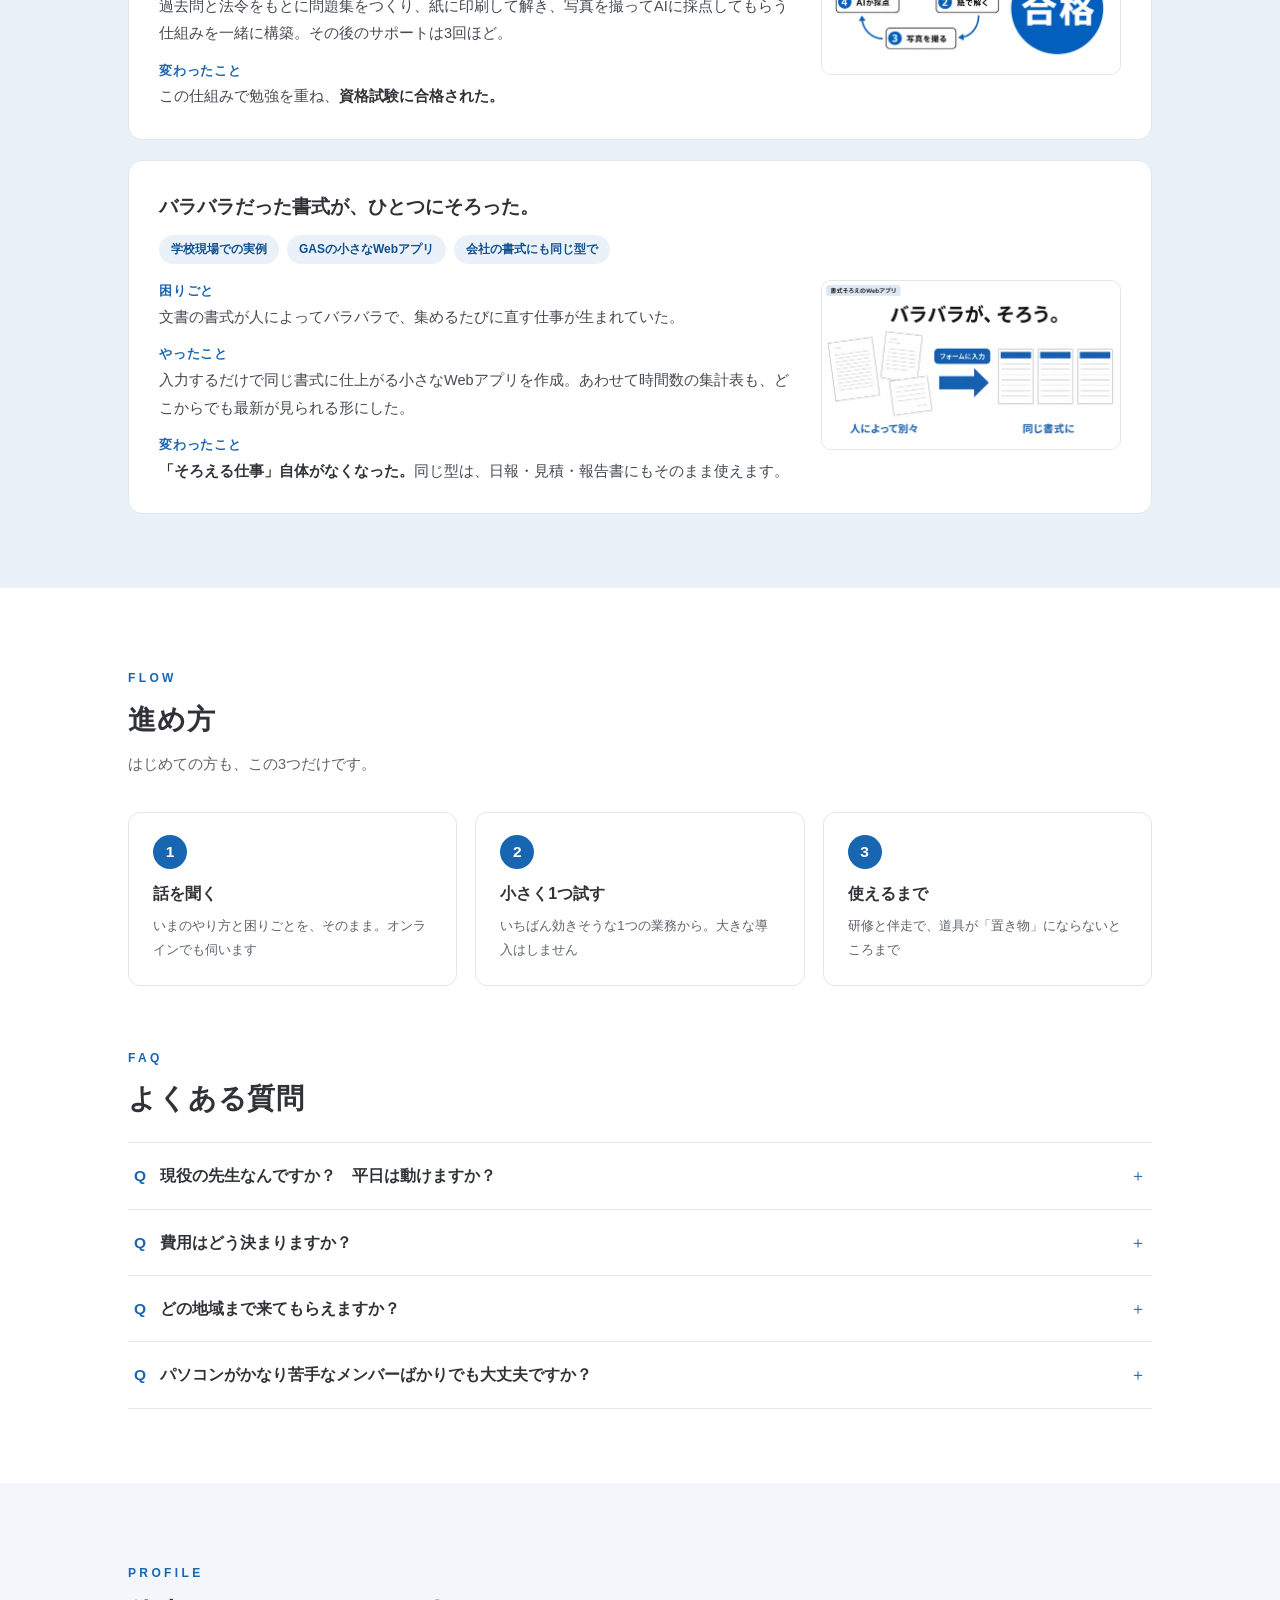
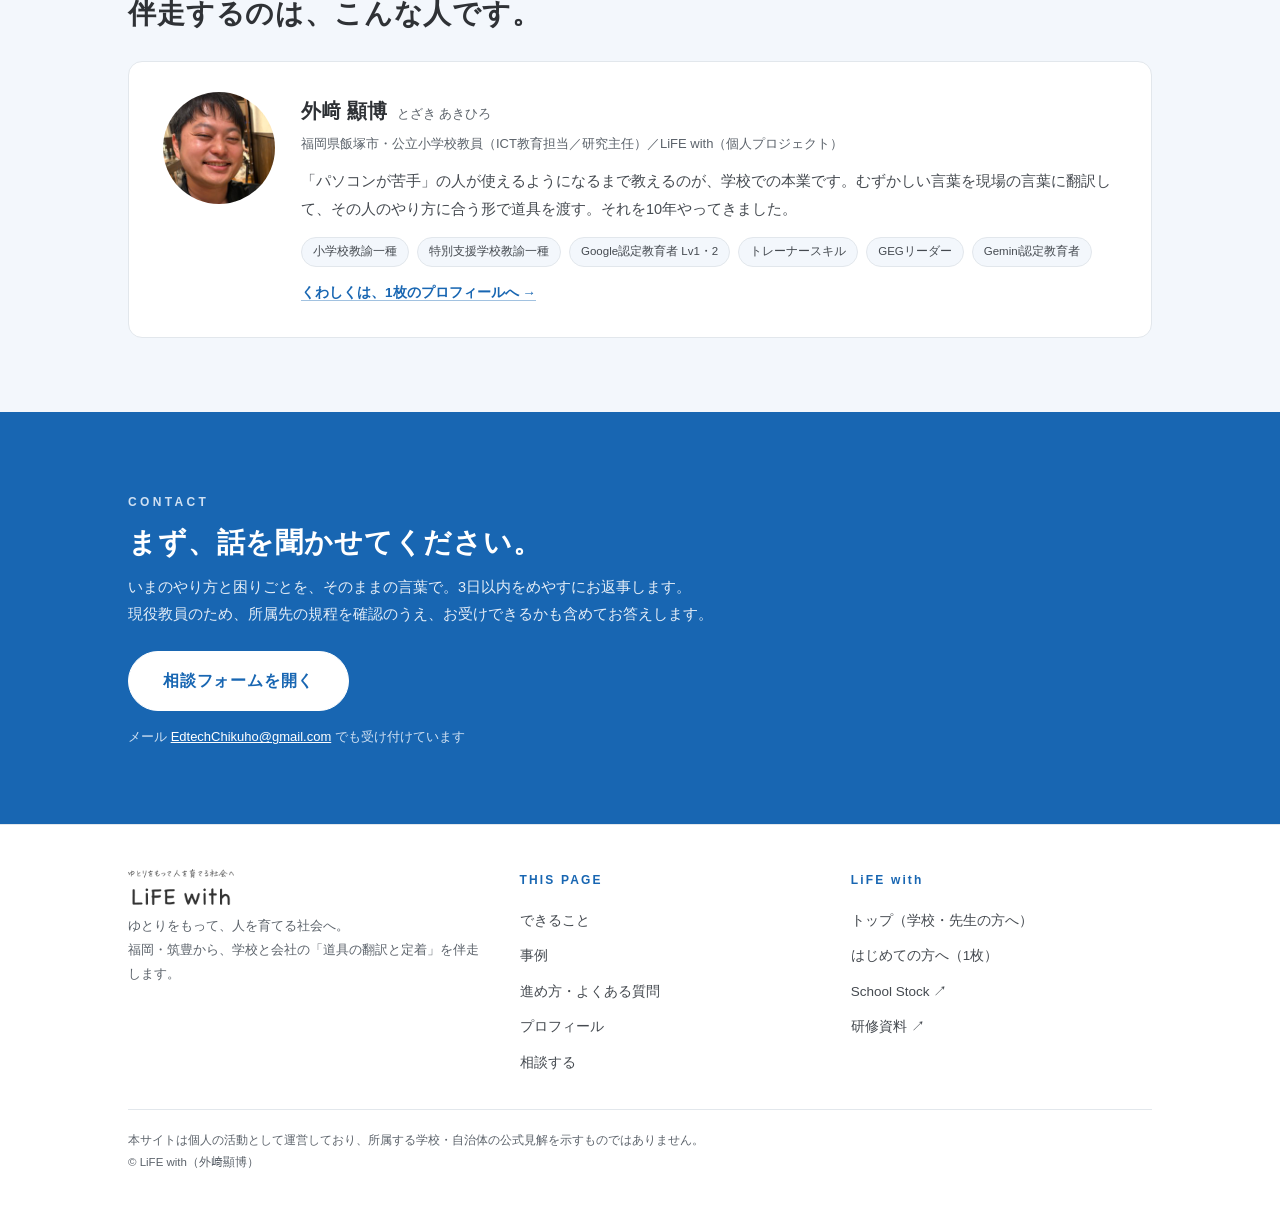
==== commit 00cb9089: "v13 トップを作り直し：業務改善を中核に、アセスメント→計画立案→伴走 - すみれの新作水彩7枚（筑豊のまち・3段・入口2つ・最後の遠景） - 書体を Noto Sans JP へ、入口を事業所と学" ====
--- a/business/index.html
+++ b/business/index.html
@@ -229,7 +229,7 @@
       <p class="lead">現役の小学校教員が、パソコンとAIの「道具の翻訳と定着」を伴走します。むずかしい言葉を使わずに、現場のやり方に合わせて、使えるようになるまで。</p>
       <div class="nums">
         <div class="num"><b>10<small>年</small></b><span>現場に立っている</span></div>
-        <div class="num"><b>7<small>件</small></b><span>この夏の研修・登壇</span></div>
+        <div class="num"><b>1.8<small>万回</small></b><span>無料教材が保存された回数（のべ・2026年9月）</span></div>
         <div class="num"><b>1,300<small>枚</small></b><span>自作の無料教材</span></div>
       </div>
       <div class="cta">
@@ -435,7 +435,7 @@
       <img src="../assets/author.jpg" alt="外﨑顯博の写真">
       <div>
         <div class="nm">外﨑 顯博<small>とざき あきひろ</small></div>
-        <p class="rl">福岡県飯塚市・公立小学校教員（ICT教育担当／研究主任）／LiFE with（2027年4月 開業予定）</p>
+        <p class="rl">福岡県飯塚市・公立小学校教員（ICT教育担当／研究主任）／LiFE with（個人プロジェクト）</p>
         <p class="bio">「パソコンが苦手」の人が使えるようになるまで教えるのが、学校での本業です。むずかしい言葉を現場の言葉に翻訳して、その人のやり方に合う形で道具を渡す。それを10年やってきました。</p>
         <div class="chips">
           <span>小学校教諭一種</span><span>特別支援学校教諭一種</span><span>Google認定教育者 Lv1・2</span><span>トレーナースキル</span><span>GEGリーダー</span><span>Gemini認定教育者</span>
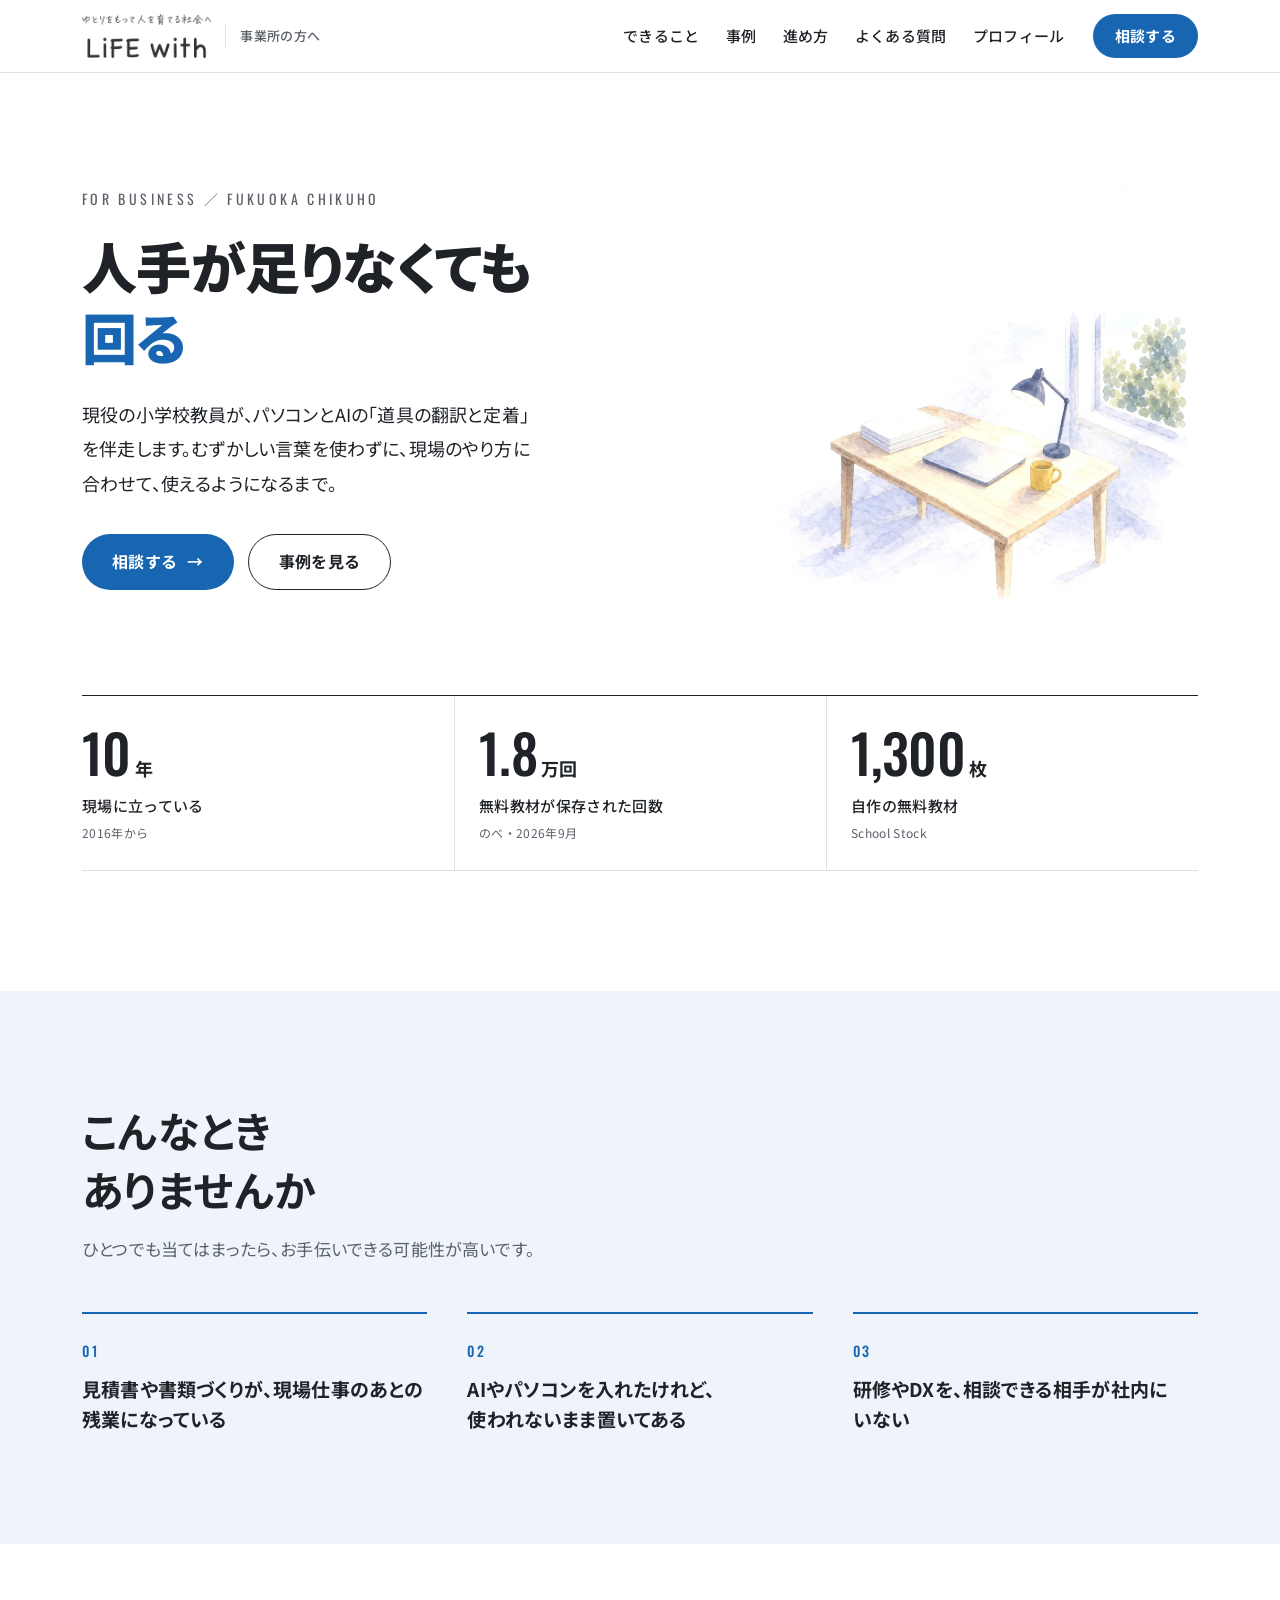
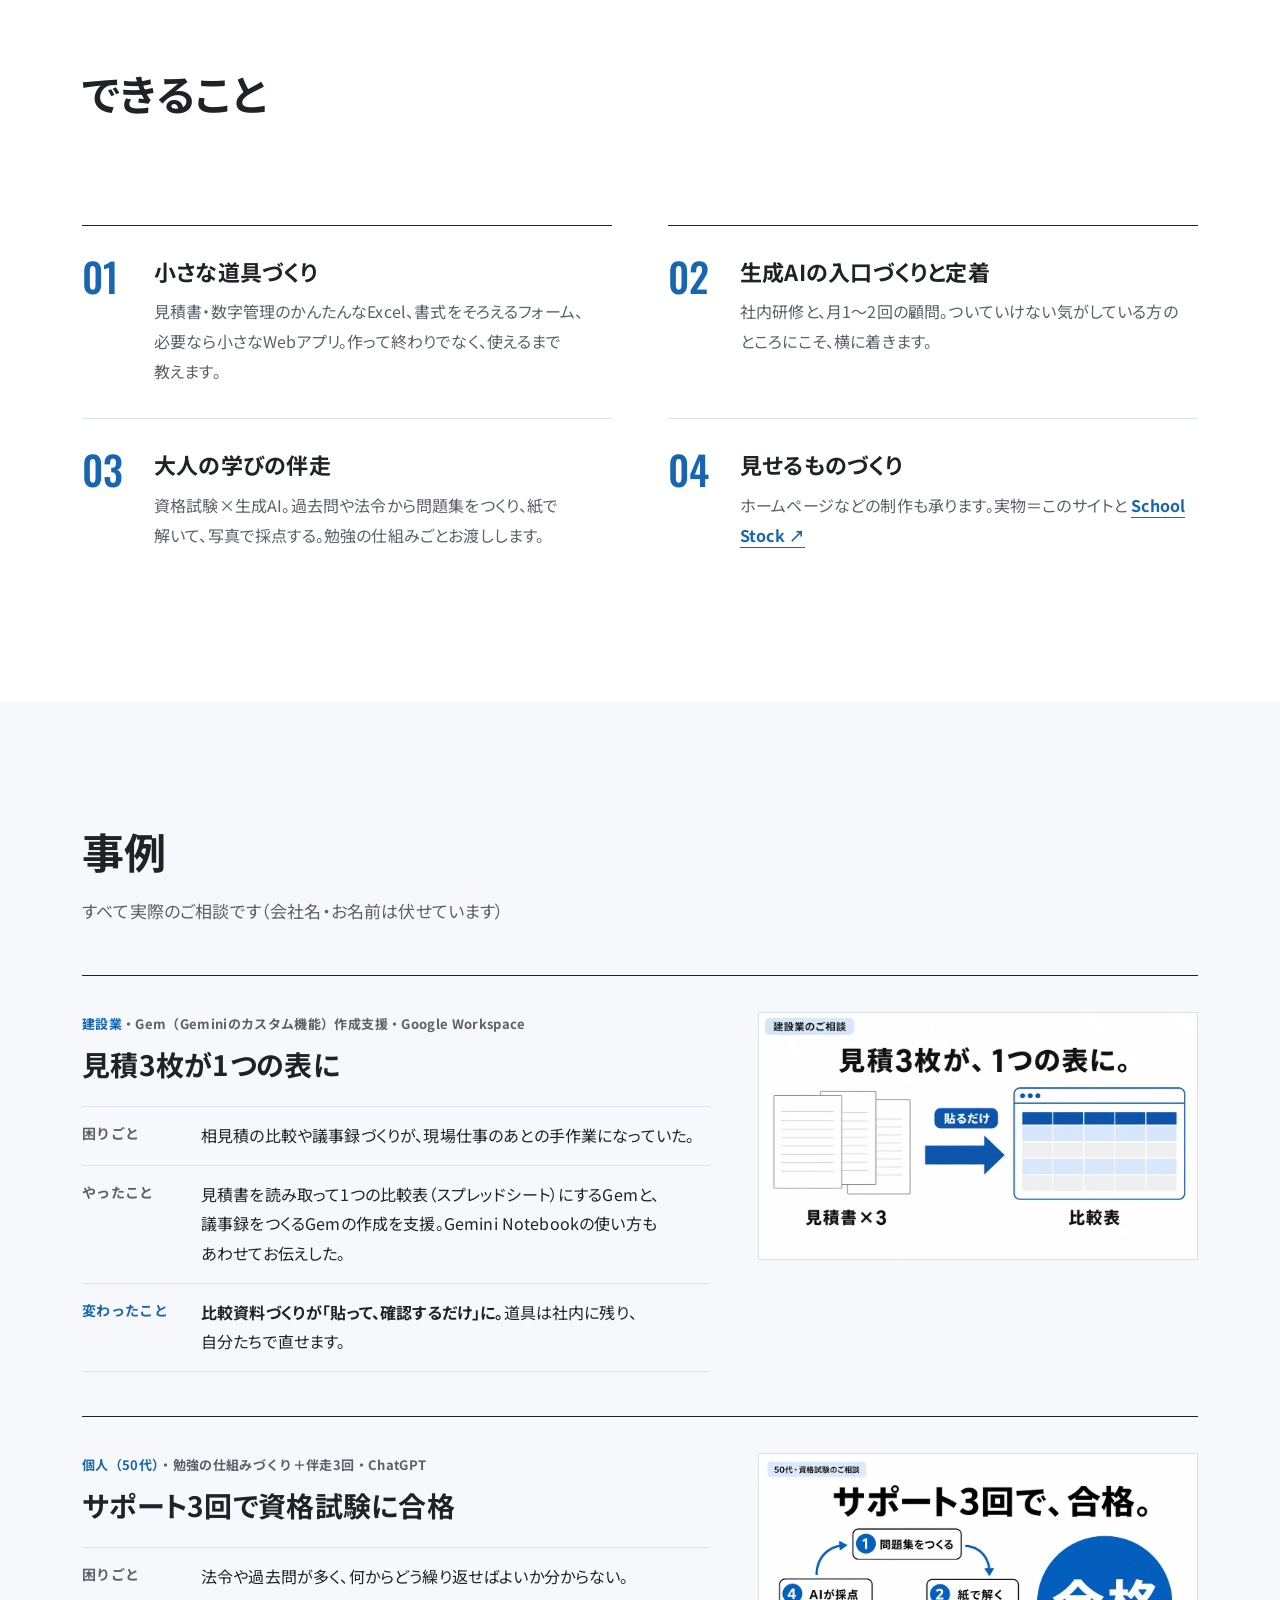
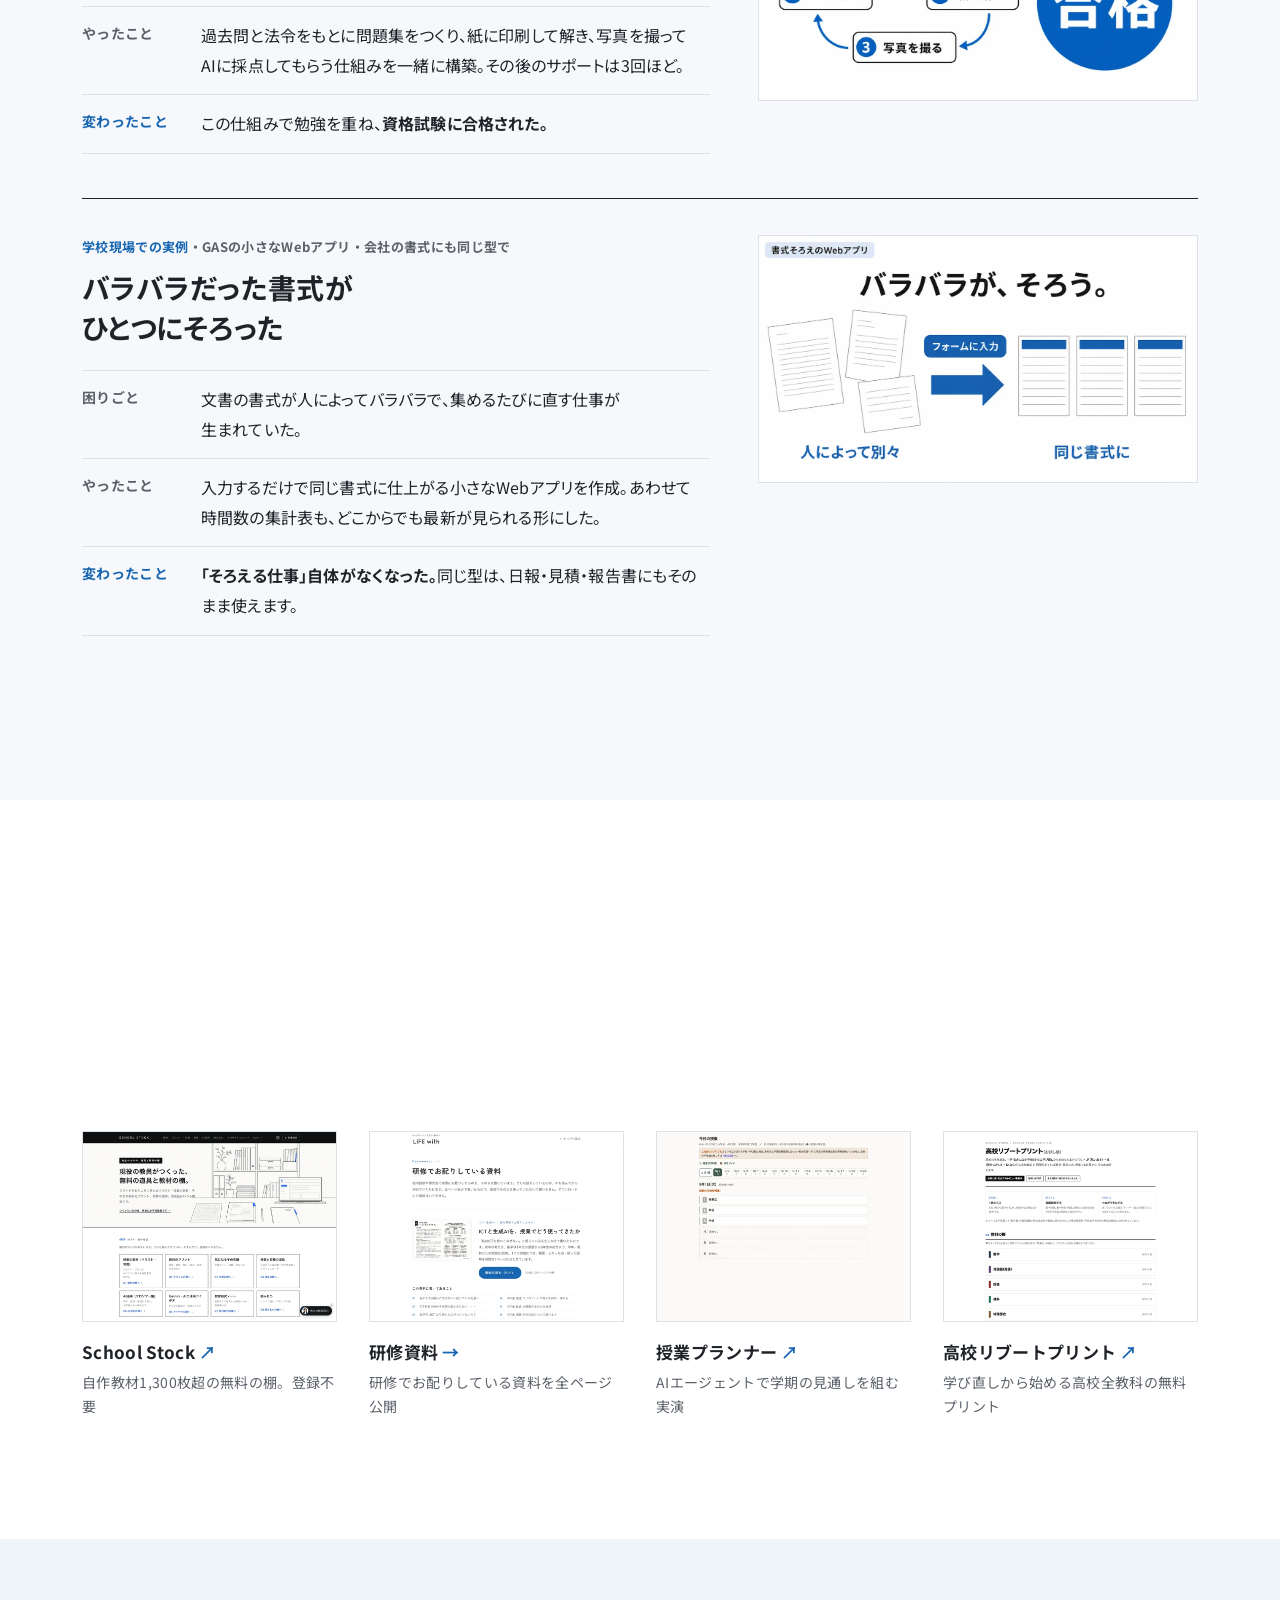
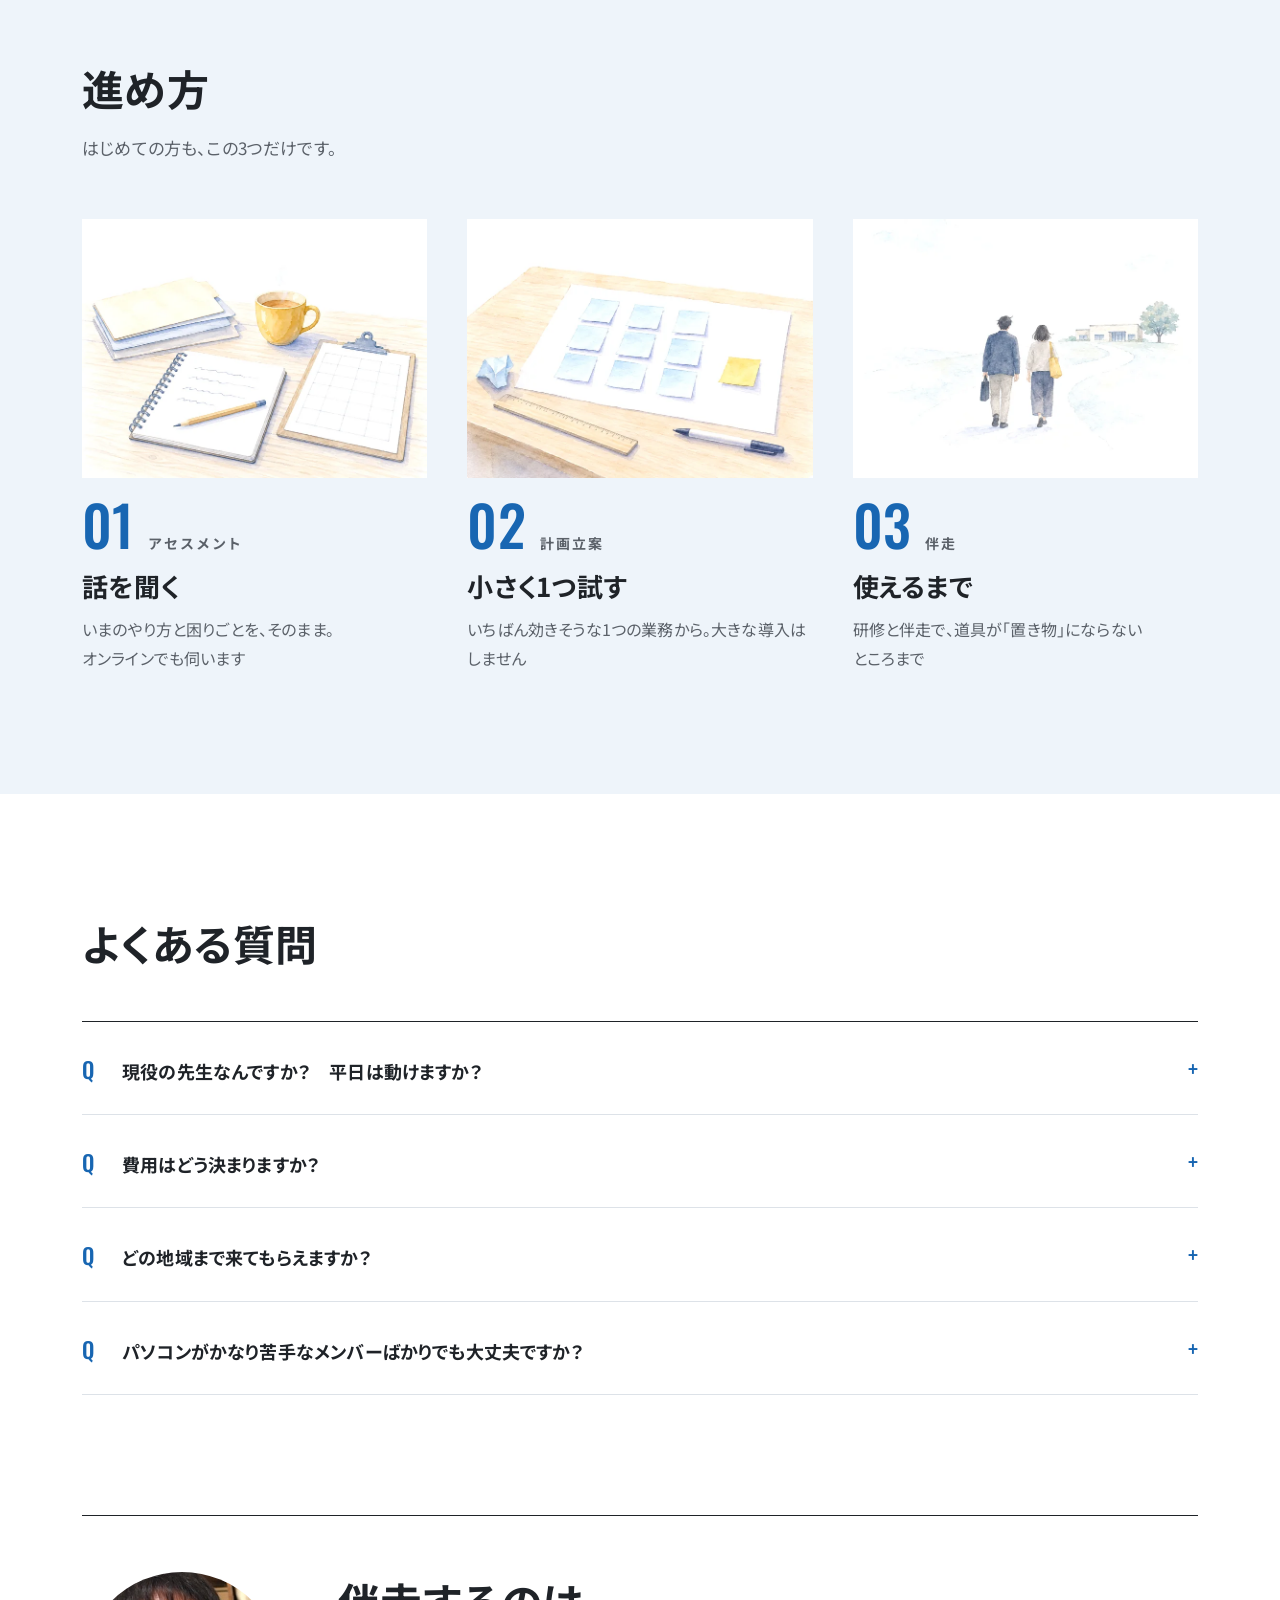
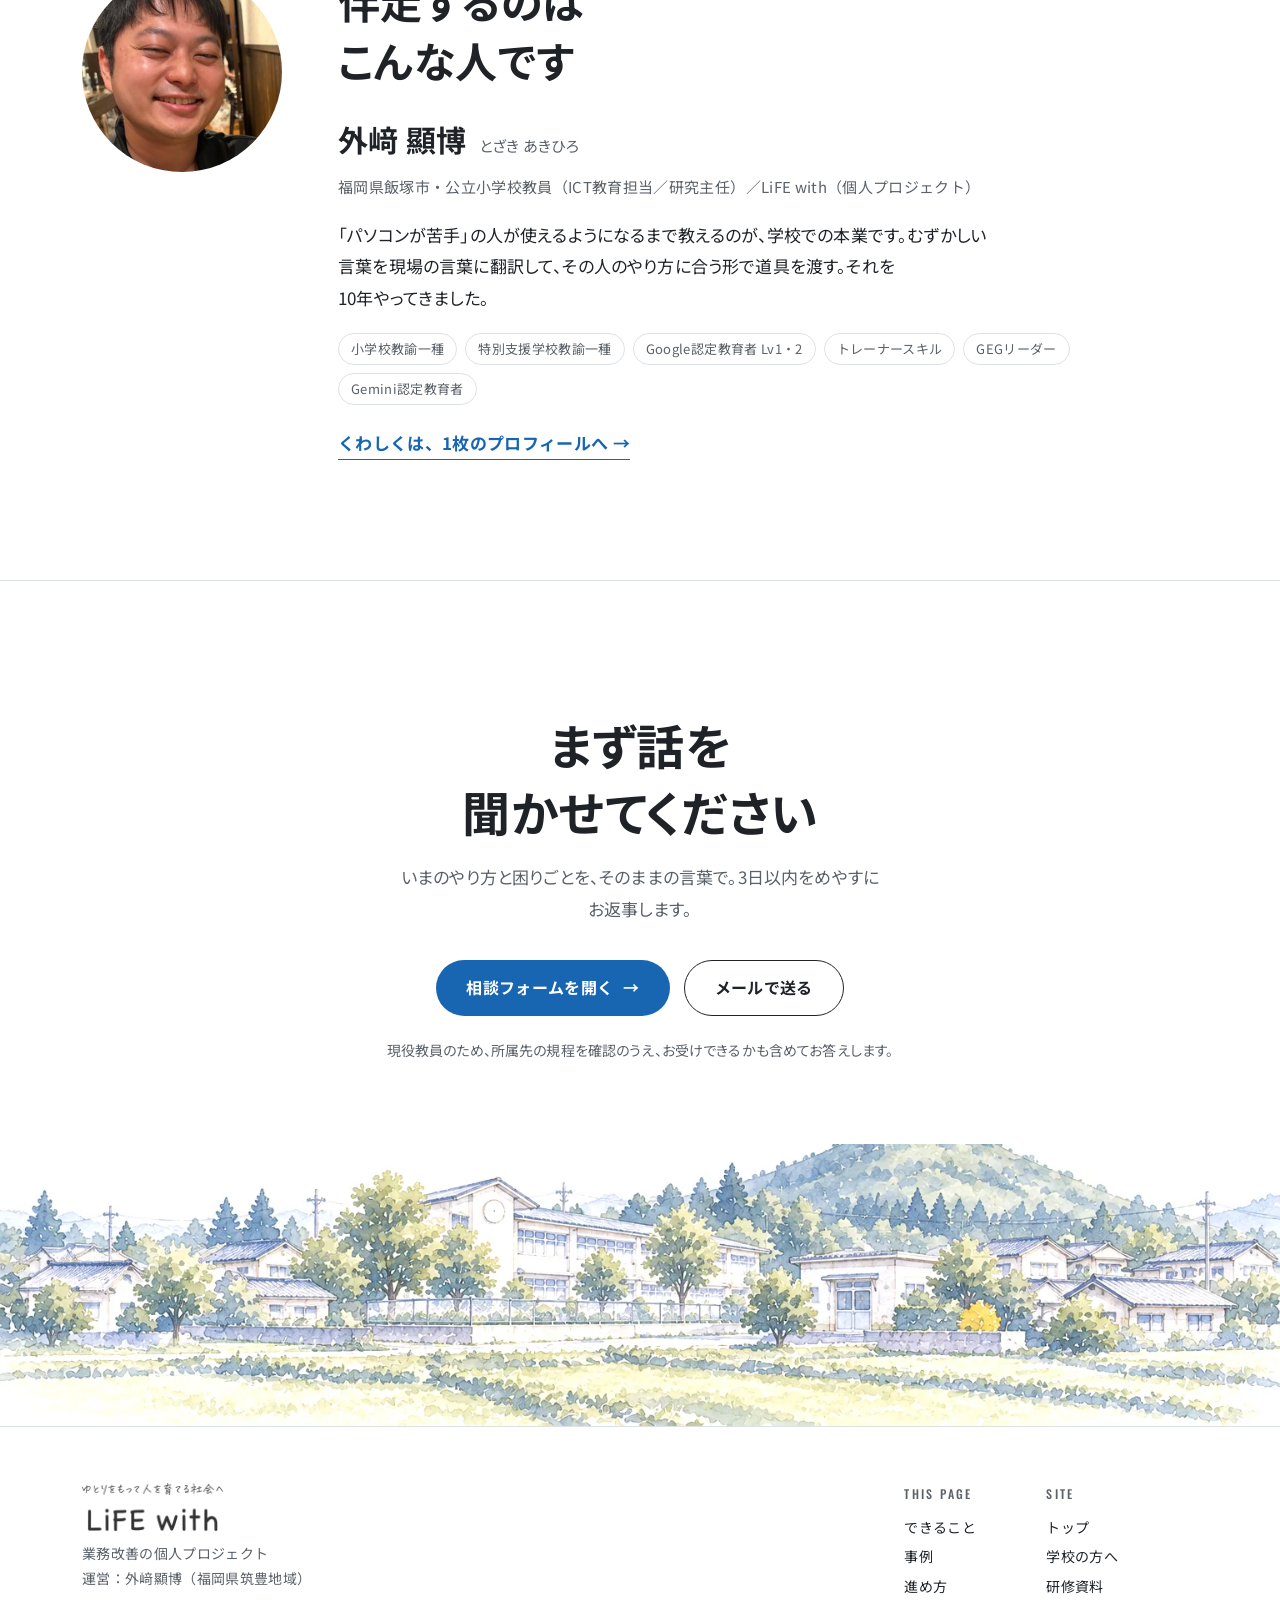
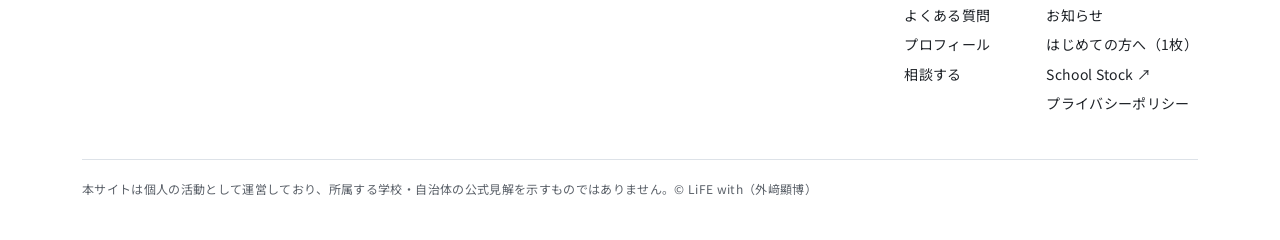
==== commit 324f549d: "v13.1/v13.2 事業所向けページをv13の型へ・トップの見出しを「一番大事な仕事に時間をかける」へ Co-Authored-By: Claude Opus 5.5 <noreply@anthr" ====
--- a/business/index.html
+++ b/business/index.html
@@ -1,411 +1,413 @@
-<!DOCTYPE html>
+<!doctype html>
 <html lang="ja">
 <head>
-<meta charset="UTF-8">
-<meta name="viewport" content="width=device-width, initial-scale=1.0, viewport-fit=cover">
-<title>企業・団体の方へ｜LiFE with</title>
+<meta charset="utf-8">
+<meta name="viewport" content="width=device-width,initial-scale=1,viewport-fit=cover">
+<title>事業所の方へ｜LiFE with</title>
 <meta name="description" content="現役の小学校教員が、パソコンとAIの「道具の翻訳と定着」を伴走します。見積書・数字管理の道具づくり、生成AI研修、資格勉強の仕組みづくり。福岡・筑豊を中心に、オンラインでも。">
-<meta name="robots" content="index,follow">
-<meta property="og:title" content="企業・団体の方へ｜LiFE with">
-<meta property="og:description" content="人手が足りなくても、回る。現役の小学校教員が、道具の翻訳と定着を伴走します。">
+<link rel="canonical" href="https://a-tozak.github.io/life-with/business/">
+<meta property="og:title" content="事業所の方へ｜LiFE with">
+<meta property="og:description" content="人手が足りなくても、回る。アセスメント、計画立案、伴走の3つで、1つの業務から小さく整えます。">
 <meta property="og:image" content="https://a-tozak.github.io/life-with/assets/og.png">
+<meta property="og:image:width" content="1200">
+<meta property="og:image:height" content="630">
 <meta property="og:type" content="website">
 <meta property="og:url" content="https://a-tozak.github.io/life-with/business/">
+<meta property="og:site_name" content="LiFE with">
+<meta property="og:locale" content="ja_JP">
 <meta name="twitter:card" content="summary_large_image">
-<link rel="icon" href="../assets/logo_icon.png" type="image/png">
+<link rel="icon" href="../assets/logo_icon.png">
+<script>document.documentElement.classList.add("js")</script>
+<link rel="preconnect" href="https://fonts.googleapis.com">
+<link rel="preconnect" href="https://fonts.gstatic.com" crossorigin>
+<link href="https://fonts.googleapis.com/css2?family=Noto+Sans+JP:wght@400;500;700;900&family=Oswald:wght@400;500&display=swap" rel="stylesheet">
 <style>
-  :root{
-    --paper:#fff; --ink:#2f3236; --sub:#5c636b;
-    --ai:#1866b2; --ai2:#12518f; --sora:#eaf1f9; --sora2:#f3f7fc;
-    --mizu:#b9d1e8; --line:#e2e7ec; --max:1080px;
-  }
-  *{ margin:0; padding:0; box-sizing:border-box; }
-  html{ scroll-behavior:smooth; scroll-padding-top:76px; }
-  body{ font-family:"Hiragino Kaku Gothic ProN","Hiragino Sans","Noto Sans JP",sans-serif;
-        color:var(--ink); background:var(--paper); line-height:1.9; font-size:15.5px;
-        -webkit-font-smoothing:antialiased; overflow-x:clip; }
-  img{ max-width:100%; height:auto; display:block; }
-  a{ color:inherit; }
-  .wrap{ max-width:var(--max); margin:0 auto; padding:0 28px; }
-
-  /* ヘッダー */
-  header{ position:sticky; top:0; z-index:100; background:rgba(255,255,255,.96);
-          backdrop-filter:blur(6px); border-bottom:1px solid var(--line); }
-  .hd{ max-width:var(--max); margin:0 auto; padding:0 28px; height:66px;
-       display:flex; align-items:center; gap:22px; }
-  .brand{ display:flex; align-items:center; gap:10px; text-decoration:none; margin-right:auto; }
-  .brand img{ height:40px; width:auto; }
-  .brand small{ font-size:11.5px; color:var(--sub); letter-spacing:.08em; border-left:1px solid var(--line); padding-left:10px; }
-  nav.gnav{ display:flex; gap:22px; }
-  nav.gnav a{ font-size:13.5px; font-weight:600; color:#454a50; text-decoration:none; }
-  nav.gnav a:hover{ color:var(--ai); }
-  .hd .btn{ margin-left:4px; }
-
-  .btn{ display:inline-block; text-decoration:none; font-size:14.5px; font-weight:700;
-        letter-spacing:.05em; padding:11px 24px; border-radius:999px;
-        background:var(--ai); color:#fff; border:1.5px solid var(--ai); }
-  .btn:hover{ background:var(--ai2); border-color:var(--ai2); }
-  .btn.ghost{ background:#fff; color:var(--ai); border-color:var(--mizu); }
-  .btn.ghost:hover{ background:var(--sora2); }
-  .btn.big{ font-size:16px; padding:14px 34px; }
-
-  section{ padding:74px 0; }
-  .kick{ font-size:12px; letter-spacing:.28em; color:var(--ai); font-weight:700; }
-  h2{ font-size:clamp(22px,2.6vw,28px); font-weight:700; letter-spacing:.03em;
-      line-height:1.6; margin:6px 0 8px; }
-  .sec-lead{ color:var(--sub); font-size:14.5px; margin-bottom:34px; }
-
-  /* 1. ヒーロー */
-  .hero{ background:linear-gradient(180deg,var(--sora) 0%,var(--sora2) 100%); padding:64px 0 70px; }
-  .hero .wrap{ display:grid; grid-template-columns:1.02fr .98fr; gap:44px; align-items:center; }
-  .hero .kick{ margin-bottom:10px; display:block; }
-  h1{ font-size:clamp(30px,4vw,44px); font-weight:800; letter-spacing:.03em; line-height:1.5; }
-  .hero p.lead{ margin:16px 0 6px; color:#454a50; font-size:15.5px; }
-  .hero .nums{ display:flex; gap:10px; margin:18px 0 24px; flex-wrap:wrap; }
-  .hero .num{ background:#fff; border:1px solid var(--line); border-radius:12px;
-              padding:10px 16px 12px; min-width:118px; }
-  .hero .num b{ font-size:26px; color:var(--ai); letter-spacing:.02em; }
-  .hero .num b small{ font-size:13px; margin-left:1px; }
-  .hero .num span{ display:block; font-size:11.5px; color:var(--sub); line-height:1.6; margin-top:2px; }
-  .cta{ display:flex; gap:12px; flex-wrap:wrap; }
-
-  .shots{ position:relative; min-width:0; }
-  .shot{ background:#fff; border:1px solid #d8dee5; border-radius:12px; overflow:hidden;
-         box-shadow:0 18px 40px -18px rgba(24,52,90,.28); }
-  .shot .bar{ height:26px; background:#f1f4f8; border-bottom:1px solid var(--line);
-              display:flex; align-items:center; gap:5px; padding:0 12px; }
-  .shot .bar i{ width:8px; height:8px; border-radius:50%; background:#cfd8e2; }
-  .shot.back{ position:absolute; right:-6px; top:-26px; width:62%; transform:rotate(2.4deg); z-index:0; }
-  .shot.front{ position:relative; width:86%; z-index:1; }
-  .shot-note{ margin-top:14px; font-size:12px; color:var(--sub); }
-
-  /* 2. 実物の壁 */
-  .wall{ background:#fff; }
-  .wall-grid{ display:grid; grid-template-columns:repeat(4,1fr); gap:18px; }
-  .w-card{ border:1px solid var(--line); border-radius:12px; overflow:hidden; text-decoration:none;
-           background:#fff; transition:box-shadow .15s ease; min-width:0; }
-  .w-card:hover{ box-shadow:0 10px 26px -14px rgba(24,52,90,.35); }
-  .w-card .th{ border-bottom:1px solid var(--line); aspect-ratio:4/3; overflow:hidden; }
-  .w-card .th img{ width:100%; height:100%; object-fit:cover; object-position:top; }
-  .w-card .tx{ padding:12px 14px 14px; }
-  .w-card .tx b{ font-size:14px; }
-  .w-card .tx b span{ color:var(--ai); font-weight:700; }
-  .w-card .tx p{ font-size:12px; color:var(--sub); line-height:1.7; margin-top:3px; }
-
-  /* 3. こんなときに */
-  .empathy{ background:var(--sora2); }
-  .emp-grid{ display:grid; grid-template-columns:repeat(3,1fr); gap:18px; }
-  .emp{ background:#fff; border:1px solid var(--line); border-radius:12px; padding:22px 24px; min-width:0; }
-  .emp svg{ width:26px; height:26px; margin-bottom:10px; }
-  .emp p{ font-size:15px; font-weight:600; line-height:1.85; }
-
-  /* 4. できること */
-  .svc-grid{ display:grid; grid-template-columns:repeat(2,1fr); gap:18px; }
-  .svc{ border:1px solid var(--line); border-radius:12px; padding:24px 26px; display:flex; gap:16px; min-width:0; }
-  .svc svg{ flex:0 0 34px; width:34px; height:34px; margin-top:3px; }
-  .svc h3{ font-size:17px; font-weight:700; margin-bottom:4px; }
-  .svc p{ font-size:13.5px; color:var(--sub); line-height:1.85; }
-  .svc a{ color:var(--ai); font-weight:600; text-decoration:none; border-bottom:1px solid var(--mizu); }
-
-  /* 5. 事例 */
-  .cases{ background:var(--sora); }
-  .case{ background:#fff; border:1px solid var(--line); border-radius:14px;
-         padding:28px 30px; margin-top:20px; }
-  .case:first-of-type{ margin-top:0; }
-  .case h3{ font-size:19px; font-weight:700; margin-bottom:10px; }
-  .meta{ display:flex; gap:8px; flex-wrap:wrap; margin-bottom:16px; }
-  .meta span{ font-size:12px; font-weight:600; color:var(--ai2); background:var(--sora);
-              border-radius:999px; padding:3px 12px; }
-  .case-grid{ display:grid; grid-template-columns:1fr 300px; gap:26px; align-items:start; }
-  .case dl{ min-width:0; }
-  .case dt{ font-size:12.5px; font-weight:700; color:var(--ai); letter-spacing:.06em; margin-top:12px; }
-  .case dt:first-child{ margin-top:0; }
-  .case dd{ font-size:14.5px; color:#454a50; line-height:1.9; }
-  .case dd b{ color:var(--ink); }
-  .case figure{ min-width:0; margin:0; }
-  .case figure img{ border:1px solid var(--line); border-radius:10px; width:100%; }
-  .case figcaption{ font-size:11.5px; color:var(--sub); margin-top:6px; }
-  .case-note{ font-size:12.5px; color:var(--sub); margin-bottom:18px; }
-
-  /* 6. 進め方 + FAQ */
-  .flow-grid{ display:grid; grid-template-columns:repeat(3,1fr); gap:18px; margin-bottom:56px; }
-  .step{ border:1px solid var(--line); border-radius:12px; padding:22px 24px; position:relative; min-width:0; }
-  .step i{ display:inline-flex; align-items:center; justify-content:center; width:34px; height:34px;
-           border-radius:50%; background:var(--ai); color:#fff; font-style:normal; font-weight:700; margin-bottom:10px; }
-  .step b{ display:block; font-size:16px; }
-  .step p{ font-size:13px; color:var(--sub); margin-top:4px; }
-  .faq details{ border-bottom:1px solid var(--line); }
-  .faq details:first-of-type{ border-top:1px solid var(--line); }
-  .faq summary{ cursor:pointer; list-style:none; display:flex; gap:14px; align-items:baseline;
-                padding:18px 6px; font-size:15.5px; font-weight:700; }
-  .faq summary::-webkit-details-marker{ display:none; }
-  .faq summary::before{ content:"Q"; color:var(--ai); font-weight:800; }
-  .faq summary::after{ content:"＋"; margin-left:auto; color:var(--ai); font-weight:400; }
-  .faq details[open] summary::after{ content:"−"; }
-  .faq .a{ display:flex; gap:14px; padding:0 6px 20px; color:#454a50; font-size:14.5px; line-height:1.95; }
-  .faq .a::before{ content:"A"; color:var(--sub); font-weight:800; }
-
-  /* 7. 人 */
-  .who{ background:var(--sora2); }
-  .who-card{ background:#fff; border:1px solid var(--line); border-radius:14px;
-             padding:30px 34px; display:grid; grid-template-columns:112px 1fr; gap:26px; align-items:start; }
-  .who-card img{ width:112px; height:112px; object-fit:cover; border-radius:50%; }
-  .who-card .nm{ font-size:20px; font-weight:800; }
-  .who-card .nm small{ font-size:12.5px; font-weight:500; color:var(--sub); margin-left:10px; }
-  .who-card .rl{ font-size:13px; color:var(--sub); margin:2px 0 10px; }
-  .who-card p.bio{ font-size:14.5px; color:#454a50; line-height:1.95; }
-  .chips{ display:flex; gap:6px 8px; flex-wrap:wrap; margin:14px 0 10px; }
-  .chips span{ font-size:11.5px; color:#454a50; background:var(--sora2); border:1px solid var(--line);
-               border-radius:999px; padding:3px 11px; white-space:nowrap; }
-  .who-card a.more{ font-size:13.5px; color:var(--ai); font-weight:700; text-decoration:none;
-                    border-bottom:1px solid rgba(24,102,178,.4); }
-
-  /* 8. 相談 */
-  .contact{ background:var(--ai); color:#fff; }
-  .contact .kick{ color:#cfe0f2; }
-  .contact h2{ color:#fff; }
-  .contact p{ color:#e4edf7; font-size:14.5px; }
-  .contact .btn{ background:#fff; color:var(--ai); border-color:#fff; margin-top:22px; }
-  .contact .btn:hover{ background:var(--sora); }
-  .contact .mail{ margin-top:14px; font-size:13px; color:#cfe0f2; }
-  .contact .mail a{ color:#fff; overflow-wrap:anywhere; }
-
-  footer{ background:#fff; border-top:1px solid var(--line); padding:44px 0 40px; }
-  .fgrid{ display:grid; grid-template-columns:1.2fr 1fr 1fr; gap:30px; }
-  .fgrid img{ height:36px; width:auto; margin-bottom:10px; }
-  .fgrid p{ font-size:12.5px; color:var(--sub); line-height:1.9; }
-  .fgrid b{ display:block; font-size:12px; letter-spacing:.18em; color:var(--ai); margin-bottom:10px; }
-  .fgrid ul{ list-style:none; }
-  .fgrid li{ padding:3px 0; }
-  .fgrid li a{ font-size:13.5px; color:#454a50; text-decoration:none; }
-  .fgrid li a:hover{ color:var(--ai); }
-  .legal{ border-top:1px solid var(--line); margin-top:30px; padding-top:20px;
-          font-size:11.5px; color:var(--sub); line-height:1.9; }
-
-  @media (max-width:900px){
-    nav.gnav{ display:none; }
-    .hero .wrap{ grid-template-columns:1fr; gap:36px; }
-    .shots{ margin:0 auto; max-width:520px; width:100%; }
-    .wall-grid, .emp-grid, .flow-grid{ grid-template-columns:1fr 1fr; }
-    .svc-grid{ grid-template-columns:1fr; }
-    .case-grid{ grid-template-columns:1fr; }
-    .case figure{ max-width:420px; }
-  }
-  @media (max-width:600px){
-    html{ scroll-padding-top:64px; }
-    section{ padding:56px 0; }
-    .hd{ height:58px; padding:0 20px; }
-    .brand img{ height:34px; } .brand small{ display:none; }
-    .wrap{ padding:0 20px; }
-    .wall-grid, .emp-grid, .flow-grid{ grid-template-columns:1fr; }
-    .hero{ padding:44px 0 54px; }
-    .hero .num{ flex:1 1 40%; min-width:0; }
-    .who-card{ grid-template-columns:1fr; justify-items:center; text-align:center; }
-    .chips{ justify-content:center; }
-  }
+:root{
+  --ink:#1f2328; --sub:#5b6169; --line:#dde2e8; --white:#fff;
+  --blue:#1866b2; --blue-d:#11508c; --wash:#eef4fa; --wash2:#f6f8fb;
+  --jp:"Noto Sans JP","Hiragino Sans",sans-serif;
+  --en:"Oswald","Noto Sans JP",sans-serif;
+  --wrap:1180px;
+}
+*{box-sizing:border-box;margin:0;padding:0}
+html{scroll-behavior:smooth;scroll-padding-top:80px;overflow-x:clip}
+body{font-family:var(--jp);color:var(--ink);background:var(--white);font-size:17px;line-height:1.85;letter-spacing:.02em;-webkit-font-smoothing:antialiased;overflow-x:clip}
+img{max-width:100%;height:auto;display:block}
+a{color:inherit}
+h1,h2,h3,.hero p,.lead,.emp p,.svc p,.case dd,.step p,.faq summary,.faq .a,.prof .txt,.contact .note{word-break:auto-phrase;line-break:strict;font-feature-settings:"palt";letter-spacing:.01em}
+.wrap{max-width:var(--wrap);margin:0 auto;padding:0 32px}
+.h2{font-size:clamp(28px,3.4vw,42px);font-weight:700;line-height:1.4}
+.lead{color:var(--sub);margin-top:14px;max-width:34em}
+.btn{display:inline-flex;align-items:center;justify-content:center;gap:10px;height:56px;padding:0 30px;border-radius:999px;font-weight:700;font-size:16px;text-decoration:none;transition:background .2s,color .2s}
+.btn-main{background:var(--blue);color:#fff}
+.btn-main:hover{background:var(--blue-d)}
+.btn-line{border:1px solid var(--ink);color:var(--ink);background:#fff}
+.btn-line:hover{background:var(--ink);color:#fff}
+.arrow::after{content:"→";font-family:var(--en)}
+
+/* ヘッダー */
+header{position:sticky;top:0;z-index:20;background:rgba(255,255,255,.94);backdrop-filter:blur(8px);border-bottom:1px solid var(--line)}
+.hd{display:flex;align-items:center;gap:28px;height:72px}
+.hd .logo{display:flex;align-items:center;gap:14px;text-decoration:none}
+.hd .logo img{height:44px;width:auto}
+.hd .logo small{font-size:13px;color:var(--sub);border-left:1px solid var(--line);padding-left:14px;font-weight:500}
+.hd nav{display:flex;gap:26px;margin-left:auto;font-size:15px;font-weight:500}
+.hd nav a{text-decoration:none}
+.hd nav a:hover{color:var(--blue)}
+.hd .btn{height:44px;padding:0 22px;font-size:15px}
+
+/* ヒーロー */
+.hero{padding:96px 0 120px}
+.hero-in{display:grid;grid-template-columns:7fr 5fr;gap:64px;align-items:center}
+.hero .place{font-family:var(--en);font-size:14px;letter-spacing:.24em;color:var(--sub)}
+.hero h1{font-size:clamp(36px,4.3vw,64px);font-weight:900;line-height:1.28;margin-top:18px;letter-spacing:-.01em}
+.hero h1 span{display:block}
+.hero h1 em{font-style:normal;color:var(--blue)}
+.hero p{margin-top:26px;font-size:18px;max-width:25em;line-height:1.9}
+.hero .cta{display:flex;gap:14px;margin-top:34px;flex-wrap:wrap}
+.hero .pic{aspect-ratio:1/1;overflow:hidden}
+.hero .pic img{width:100%;height:100%;object-fit:cover}
+.nums{display:grid;grid-template-columns:repeat(3,1fr);border-top:1px solid var(--ink);border-bottom:1px solid var(--line);margin-top:88px}
+.num{padding:30px 24px 26px;border-left:1px solid var(--line)}
+.num:first-child{border-left:0;padding-left:0}
+.num b{display:block;font-family:var(--en);font-weight:500;font-size:clamp(40px,4.2vw,58px);line-height:1;letter-spacing:-.01em}
+.num b small{font-family:var(--jp);font-size:18px;font-weight:700;margin-left:4px}
+.num span{display:block;margin-top:12px;font-size:15px;font-weight:500}
+.num em{display:block;font-style:normal;font-size:12px;color:var(--sub);margin-top:2px}
+
+.sec{padding:120px 0}
+
+/* こんなとき */
+.emp-sec{background:var(--wash);padding:110px 0}
+.emps{display:grid;grid-template-columns:repeat(3,1fr);gap:40px;margin-top:48px}
+.emp{border-top:2px solid var(--blue);padding-top:20px}
+.emp b{font-family:var(--en);font-weight:500;font-size:14px;letter-spacing:.2em;color:var(--blue)}
+.emp p{margin-top:8px;font-size:19px;font-weight:700;line-height:1.6}
+
+/* できること */
+.svcs{display:grid;grid-template-columns:1fr 1fr;gap:0 56px;margin-top:56px}
+.svc{display:grid;grid-template-columns:72px 1fr;border-top:1px solid var(--line);padding:30px 0 32px}
+.svc:nth-child(-n+2){border-top:1px solid var(--ink)}
+.svc .no{font-family:var(--en);font-weight:500;font-size:40px;line-height:1;color:var(--blue)}
+.svc h3{font-size:22px;font-weight:700;line-height:1.45}
+.svc p{margin-top:10px;color:var(--sub);font-size:16px}
+.svc p a{color:var(--blue);font-weight:700;text-decoration:none;border-bottom:1px solid currentColor}
+
+/* 事例 */
+.cases-sec{background:var(--wash2);padding:120px 0}
+.case{border-top:1px solid var(--ink);padding:36px 0 44px;display:grid;grid-template-columns:1fr 440px;gap:48px;align-items:start}
+.case:first-of-type{margin-top:48px}
+.case .meta{font-size:13px;font-weight:700;color:var(--sub)}
+.case .meta span+span::before{content:"・"}
+.case .meta span:first-child{color:var(--blue)}
+.case h3{font-size:clamp(22px,2.2vw,28px);font-weight:700;line-height:1.45;margin-top:8px}
+.case dl{display:grid;grid-template-columns:7em 1fr;margin-top:22px;border-top:1px solid var(--line)}
+.case dt,.case dd{padding:14px 0;border-bottom:1px solid var(--line)}
+.case dt{font-size:14px;font-weight:700;color:var(--sub)}
+.case dt.after{color:var(--blue)}
+.case dd{font-size:16px;line-height:1.85}
+.case dd b{color:var(--ink)}
+.case figure{background:#fff;border:1px solid var(--line)}
+.case figure img{width:100%}
+
+/* 実物 */
+.works{display:grid;grid-template-columns:repeat(4,1fr);gap:32px;margin-top:48px}
+.work{text-decoration:none;display:block}
+.work .th{aspect-ratio:4/3;overflow:hidden;border:1px solid var(--line);background:#fff}
+.work .th img{width:100%;height:100%;object-fit:cover;object-position:top;transition:transform .4s ease}
+.work:hover .th img{transform:scale(1.03)}
+.work b{display:block;margin-top:14px;font-size:17px;font-weight:700}
+.work b span{color:var(--blue);font-family:var(--en);margin-left:4px}
+.work p{font-size:14px;color:var(--sub);line-height:1.7;margin-top:4px}
+
+/* 進め方 */
+.flow-sec{background:var(--wash);padding:120px 0}
+.steps{display:grid;grid-template-columns:repeat(3,1fr);gap:40px;margin-top:56px}
+.step .pic{aspect-ratio:4/3;background:#fff;overflow:hidden}
+.step .pic img{width:100%;height:100%;object-fit:cover;object-position:center bottom}
+.step .no{display:flex;align-items:baseline;gap:14px;margin-top:18px}
+.step .no b{font-family:var(--en);font-weight:500;font-size:56px;line-height:1;color:var(--blue)}
+.step .no span{font-size:14px;font-weight:700;letter-spacing:.14em;color:var(--sub)}
+.step h3{font-size:26px;font-weight:700;margin-top:10px;line-height:1.45}
+.step p{margin-top:10px;color:var(--sub);font-size:16px}
+.flow-sec .more{margin-top:48px;font-size:15px;color:var(--sub)}
+.flow-sec .more a{color:var(--blue);font-weight:700}
+
+/* FAQ */
+.faq{margin-top:48px;border-top:1px solid var(--ink)}
+.faq details{border-bottom:1px solid var(--line)}
+.faq summary{cursor:pointer;list-style:none;display:grid;grid-template-columns:40px 1fr 28px;align-items:baseline;padding:24px 0;font-size:18px;font-weight:700}
+.faq summary::-webkit-details-marker{display:none}
+.faq summary::before{content:"Q";font-family:var(--en);font-weight:500;font-size:22px;color:var(--blue)}
+.faq summary::after{content:"+";font-family:var(--en);font-size:24px;color:var(--blue);text-align:right;font-weight:400}
+.faq details[open] summary::after{content:"−"}
+.faq .a{display:grid;grid-template-columns:40px 1fr;padding:0 28px 26px 0;color:var(--sub);font-size:16px;line-height:1.95}
+.faq .a::before{content:"A";font-family:var(--en);font-weight:500;font-size:22px;color:var(--sub);line-height:1.4}
+
+/* プロフィール */
+.prof{padding:0 0 120px}
+.prof-in{display:grid;grid-template-columns:200px 1fr;gap:56px;align-items:start;border-top:1px solid var(--ink);padding-top:56px}
+.prof .ph img{width:200px;height:200px;border-radius:50%;object-fit:cover}
+.prof .h2{margin-bottom:22px}
+.prof h3{font-size:30px;font-weight:700}
+.prof h3 small{font-size:15px;font-weight:400;color:var(--sub);margin-left:12px}
+.prof .role{margin-top:6px;color:var(--sub);font-size:15px}
+.prof .txt{margin-top:18px;max-width:40em}
+.creds{display:flex;flex-wrap:wrap;gap:8px;margin-top:20px}
+.creds span{font-size:13px;border:1px solid var(--line);border-radius:999px;padding:3px 12px;color:var(--sub)}
+.prof .more{margin-top:22px;display:inline-block;color:var(--blue);font-weight:700;text-decoration:none;border-bottom:1px solid currentColor}
+
+/* 相談 */
+.contact{padding:130px 0 120px;text-align:center;border-top:1px solid var(--line)}
+.contact .h2{font-size:clamp(30px,3.8vw,48px)}
+.contact .lead{margin:16px auto 0}
+.contact .cta{display:flex;gap:14px;justify-content:center;margin-top:36px;flex-wrap:wrap}
+.contact .note{margin-top:22px;font-size:14px;color:var(--sub)}
+.closing{height:clamp(160px,22vw,340px);background:url(../assets/v13/footer_machi.webp) center bottom/cover no-repeat;margin-top:-40px}
+
+footer{border-top:1px solid var(--line);padding:56px 0 40px;font-size:14px}
+.ft{display:grid;grid-template-columns:1fr auto auto;gap:56px}
+.ft .logo img{height:48px;width:auto}
+.ft p{color:var(--sub);margin-top:10px;line-height:1.8}
+.ft b{display:block;font-family:var(--en);letter-spacing:.2em;font-weight:500;color:var(--sub);font-size:12px;margin-bottom:8px}
+.ft a{display:block;text-decoration:none;line-height:2.1}
+.ft a:hover{color:var(--blue)}
+.copy{margin-top:40px;color:var(--sub);font-size:12px;border-top:1px solid var(--line);padding-top:18px}
+
+.js [data-rv]{opacity:0;transform:translateY(16px);transition:opacity .7s ease,transform .7s ease}
+.js [data-rv].in{opacity:1;transform:none}
+@media (prefers-reduced-motion:reduce){.js [data-rv]{opacity:1;transform:none;transition:none}html{scroll-behavior:auto}.work:hover .th img{transform:none}}
+
+@media (max-width:960px){
+  .hd nav{display:none}
+  .hd .btn{margin-left:auto}
+  .hero-in{grid-template-columns:1fr;gap:40px}
+  .hero .pic{max-width:420px;aspect-ratio:4/3}
+  .emps{grid-template-columns:1fr;gap:28px}
+  .svcs{grid-template-columns:1fr}
+  .svc:nth-child(2){border-top:1px solid var(--line)}
+  .case{grid-template-columns:1fr;gap:28px}
+  .case figure{max-width:520px}
+  .works{grid-template-columns:1fr 1fr}
+  .steps{grid-template-columns:1fr;gap:56px}
+  .step{display:grid;grid-template-columns:40% 1fr;gap:24px;align-items:center}
+  .step .no{margin-top:0}
+  .prof-in{grid-template-columns:1fr;gap:28px}
+  .ft{grid-template-columns:1fr 1fr}
+  .ft>div:first-child{grid-column:1/-1}
+}
+@media (max-width:640px){
+  body{font-size:16px}
+  .wrap{padding:0 20px}
+  html{scroll-padding-top:68px}
+  .hd{height:62px;gap:12px}
+  .hd .logo img{height:36px}
+  .hd .logo small{display:none}
+  .hd .btn{height:40px;padding:0 16px;font-size:14px}
+  .hero{padding:48px 0 84px}
+  .hero p{font-size:16px}
+  .hero .cta .btn{flex:1 1 0;padding:0 12px}
+  .nums{grid-template-columns:1fr;margin-top:56px}
+  .num{border-left:0;padding:22px 0 18px;border-top:1px solid var(--line)}
+  .num:first-child{border-top:0}
+  .sec,.emp-sec,.cases-sec,.flow-sec,.contact{padding:84px 0}
+  .prof{padding-bottom:84px}
+  .emp p{font-size:17px}
+  .svc{grid-template-columns:52px 1fr}
+  .svc .no{font-size:30px}
+  .case dl{grid-template-columns:1fr}
+  .case dt{padding-bottom:0;border-bottom:0}
+  .works{grid-template-columns:1fr;gap:28px}
+  .step{grid-template-columns:1fr;gap:6px}
+  .step .pic{max-width:300px}
+  .faq summary{font-size:16px;grid-template-columns:32px 1fr 24px}
+  .faq .a{grid-template-columns:32px 1fr;padding-right:0}
+  .prof .ph img{width:160px;height:160px}
+  .contact .cta .btn{width:100%}
+}
 </style>
 </head>
 <body>
 
 <header>
-  <div class="hd">
-    <a class="brand" href="../"><img src="../assets/logo.png" alt="LiFE with"><small>企業・団体の方へ</small></a>
-    <nav class="gnav" aria-label="ページ内">
+  <div class="wrap hd">
+    <a class="logo" href="../"><img src="../assets/logo.png" alt="LiFE with ゆとりをもって人を育てる社会へ" width="576" height="196"><small>事業所の方へ</small></a>
+    <nav aria-label="ページ内">
       <a href="#service">できること</a>
       <a href="#case">事例</a>
+      <a href="#flow">進め方</a>
       <a href="#faq">よくある質問</a>
       <a href="#who">プロフィール</a>
     </nav>
-    <a class="btn" href="#contact">相談する</a>
+    <a class="btn btn-main" href="#contact">相談する</a>
   </div>
 </header>
 
-<!-- 1. ヒーロー -->
+<main>
 <section class="hero">
   <div class="wrap">
-    <div>
-      <span class="kick">FOR BUSINESS</span>
-      <h1>人手が足りなくても、<br>回る。</h1>
-      <p class="lead">現役の小学校教員が、パソコンとAIの「道具の翻訳と定着」を伴走します。むずかしい言葉を使わずに、現場のやり方に合わせて、使えるようになるまで。</p>
-      <div class="nums">
-        <div class="num"><b>10<small>年</small></b><span>現場に立っている</span></div>
-        <div class="num"><b>1.8<small>万回</small></b><span>無料教材が保存された回数（のべ・2026年9月）</span></div>
-        <div class="num"><b>1,300<small>枚</small></b><span>自作の無料教材</span></div>
-      </div>
-      <div class="cta">
-        <a class="btn big" href="#contact">相談する</a>
-        <a class="btn big ghost" href="#case">事例を見る</a>
-      </div>
-    </div>
-    <div class="shots">
-      <div class="shot back" aria-hidden="true">
-        <div class="bar"><i></i><i></i><i></i></div>
-        <img src="img/shot_tateiwa.webp" alt="" width="1000" height="750" loading="lazy">
-      </div>
-      <div class="shot front">
-        <div class="bar"><i></i><i></i><i></i></div>
-        <img src="img/shot_schoolstock.webp" alt="自作の無料教材の棚「School Stock」の画面" width="1000" height="750">
-      </div>
-      <p class="shot-note">画面は実際に公開しているもの（無料教材の棚・研修サイト）</p>
-    </div>
-  </div>
-</section>
-
-<!-- 2. 実物の壁 -->
-<section class="wall">
-  <div class="wrap">
-    <span class="kick">WORKS</span>
-    <h2>作ったものは、ぜんぶ公開しています。</h2>
-    <p class="sec-lead">言葉より先に、実物を見てください。すべてクリックでそのまま開きます。</p>
-    <div class="wall-grid">
-      <a class="w-card" href="https://a-tozak.github.io/School_Stock/" target="_blank" rel="noopener">
-        <div class="th"><img src="img/shot_schoolstock.webp" alt="" width="1000" height="750" loading="lazy"></div>
-        <div class="tx"><b>School Stock <span>↗</span></b><p>自作教材1,300枚超の無料の棚。登録不要</p></div>
-      </a>
-      <a class="w-card" href="https://a-tozak.github.io/life-with/shiryo/" target="_blank" rel="noopener">
-        <div class="th"><img src="img/shot_shiryo.webp" alt="" width="1000" height="750" loading="lazy"></div>
-        <div class="tx"><b>研修資料 <span>↗</span></b><p>研修でお配りしている資料を全ページ公開</p></div>
-      </a>
-      <a class="w-card" href="https://a-tozak.github.io/jugyo-planner/" target="_blank" rel="noopener">
-        <div class="th"><img src="img/shot_planner.webp" alt="" width="1000" height="750" loading="lazy"></div>
-        <div class="tx"><b>授業プランナー <span>↗</span></b><p>AIエージェントで学期の見通しを組む実演</p></div>
-      </a>
-      <a class="w-card" href="https://a-tozak.github.io/reboot-print/" target="_blank" rel="noopener">
-        <div class="th"><img src="img/shot_reboot.webp" alt="" width="1000" height="750" loading="lazy"></div>
-        <div class="tx"><b>高校リブートプリント <span>↗</span></b><p>学び直しから始める高校全教科の無料プリント</p></div>
-      </a>
-    </div>
-  </div>
-</section>
-
-<!-- 3. こんなときに -->
-<section class="empathy">
-  <div class="wrap">
-    <span class="kick">EMPATHY</span>
-    <h2>こんなとき、ありませんか。</h2>
-    <p class="sec-lead">ひとつでも当てはまったら、お手伝いできる可能性が高いです。</p>
-    <div class="emp-grid">
-      <div class="emp">
-        <svg viewBox="0 0 26 26" fill="none" stroke="#1866b2" stroke-width="2" stroke-linecap="round"><rect x="3" y="3" width="20" height="20" rx="5"/><path d="M8 13.5l3.5 3.5L18.5 10"/></svg>
-        <p>見積書や書類づくりが、現場仕事のあとの残業になっている</p>
-      </div>
-      <div class="emp">
-        <svg viewBox="0 0 26 26" fill="none" stroke="#1866b2" stroke-width="2" stroke-linecap="round"><rect x="3" y="3" width="20" height="20" rx="5"/><path d="M8 13.5l3.5 3.5L18.5 10"/></svg>
-        <p>AIやパソコンを入れたけれど、使われないまま置いてある</p>
-      </div>
-      <div class="emp">
-        <svg viewBox="0 0 26 26" fill="none" stroke="#1866b2" stroke-width="2" stroke-linecap="round"><rect x="3" y="3" width="20" height="20" rx="5"/><path d="M8 13.5l3.5 3.5L18.5 10"/></svg>
-        <p>研修やDXを、相談できる相手が社内にいない</p>
-      </div>
-    </div>
-  </div>
-</section>
-
-<!-- 4. できること -->
-<section id="service">
-  <div class="wrap">
-    <span class="kick">SERVICE</span>
-    <h2>できること</h2>
-    <p class="sec-lead">その会社の1つの業務から。大きな導入はしません。</p>
-    <div class="svc-grid">
-      <div class="svc">
-        <svg viewBox="0 0 34 34" fill="none" stroke="#1866b2" stroke-width="1.8" stroke-linecap="round"><rect x="5" y="4" width="18" height="24" rx="3"/><path d="M10 11h8M10 16h8M10 21h5"/><circle cx="26" cy="24" r="6" fill="#eaf1f9"/><path d="M26 21v6M23 24h6"/></svg>
-        <div><h3>小さな道具づくり</h3><p>見積書・数字管理のかんたんなExcel、書式をそろえるフォーム、必要なら小さなWebアプリ。作って終わりでなく、使えるまで教えます。</p></div>
-      </div>
-      <div class="svc">
-        <svg viewBox="0 0 34 34" fill="none" stroke="#1866b2" stroke-width="1.8" stroke-linecap="round"><circle cx="12" cy="11" r="5"/><path d="M4 28c1-5 4-8 8-8s7 3 8 8"/><path d="M24 8l1.2 3L28 12l-2.8 1L24 16l-1.2-3L20 12l2.8-1z" fill="#eaf1f9"/></svg>
-        <div><h3>生成AIの入口づくりと定着</h3><p>社内研修と、月1〜2回の顧問。ついていけない気がしている方のところにこそ、横に着きます。</p></div>
-      </div>
-      <div class="svc">
-        <svg viewBox="0 0 34 34" fill="none" stroke="#1866b2" stroke-width="1.8" stroke-linecap="round"><path d="M6 7h16v22H6z"/><path d="M22 7l6 3v22l-6-3"/><path d="M10 13h8M10 18h8M10 23h5"/></svg>
-        <div><h3>大人の学びの伴走</h3><p>資格試験×生成AI。過去問や法令から問題集をつくり、紙で解いて、写真で採点する。勉強の仕組みごとお渡しします。</p></div>
-      </div>
-      <div class="svc">
-        <svg viewBox="0 0 34 34" fill="none" stroke="#1866b2" stroke-width="1.8" stroke-linecap="round"><rect x="4" y="6" width="26" height="19" rx="3"/><path d="M4 11h26"/><circle cx="8" cy="8.5" r="1" fill="#1866b2"/><circle cx="12" cy="8.5" r="1" fill="#1866b2"/><path d="M13 29h8"/></svg>
-        <div><h3>見せるものづくり</h3><p>ホームページなどの制作も承ります。実物＝このサイトと <a href="https://a-tozak.github.io/School_Stock/" target="_blank" rel="noopener">School Stock ↗</a></p></div>
-      </div>
-    </div>
-  </div>
-</section>
-
-<!-- 5. 事例 -->
-<section class="cases" id="case">
-  <div class="wrap">
-    <span class="kick">CASE</span>
-    <h2>事例</h2>
-    <p class="case-note">すべて実際のご相談です（会社名・お名前は伏せています）</p>
-
-    <article class="case">
-      <h3>見積3枚が、1つの表に。</h3>
-      <div class="meta"><span>建設業</span><span>Gem（Geminiのカスタム機能）作成支援</span><span>Google Workspace</span></div>
-      <div class="case-grid">
+    <div class="hero-in">
+      <div>
+        <div class="place">FOR BUSINESS ／ FUKUOKA CHIKUHO</div>
+        <h1><span>人手が足りなくても</span><span><em>回る</em></span></h1>
+        <p>現役の小学校教員が、パソコンとAIの「道具の翻訳と定着」を伴走します。むずかしい言葉を使わずに、現場のやり方に合わせて、使えるようになるまで。</p>
+        <div class="cta">
+          <a class="btn btn-main arrow" href="#contact">相談する</a>
+          <a class="btn btn-line" href="#case">事例を見る</a>
+        </div>
+      </div>
+      <div class="pic"><img src="../assets/v13/door_jigyousho.webp" alt="窓ぎわの事務机とノートパソコンと書類" width="960" height="960"></div>
+    </div>
+    <div class="nums">
+      <div class="num"><b>10<small>年</small></b><span>現場に立っている</span><em>2016年から</em></div>
+      <div class="num"><b>1.8<small>万回</small></b><span>無料教材が保存された回数</span><em>のべ・2026年9月</em></div>
+      <div class="num"><b>1,300<small>枚</small></b><span>自作の無料教材</span><em>School Stock</em></div>
+    </div>
+  </div>
+</section>
+
+<section class="emp-sec">
+  <div class="wrap">
+    <h2 class="h2" data-rv>こんなとき<br>ありませんか</h2>
+    <p class="lead" data-rv>ひとつでも当てはまったら、お手伝いできる可能性が高いです。</p>
+    <div class="emps">
+      <div class="emp" data-rv><b>01</b><p>見積書や書類づくりが、現場仕事のあとの残業になっている</p></div>
+      <div class="emp" data-rv><b>02</b><p>AIやパソコンを入れたけれど、使われないまま置いてある</p></div>
+      <div class="emp" data-rv><b>03</b><p>研修やDXを、相談できる相手が社内にいない</p></div>
+    </div>
+  </div>
+</section>
+
+<section class="sec" id="service">
+  <div class="wrap">
+    <h2 class="h2" data-rv>できること</h2>
+    <p class="lead" data-rv>その会社の1つの業務から。大きな導入はしません。</p>
+    <div class="svcs">
+      <div class="svc" data-rv><div class="no">01</div><div><h3>小さな道具づくり</h3><p>見積書・数字管理のかんたんなExcel、書式をそろえるフォーム、必要なら小さなWebアプリ。作って終わりでなく、使えるまで教えます。</p></div></div>
+      <div class="svc" data-rv><div class="no">02</div><div><h3>生成AIの入口づくりと定着</h3><p>社内研修と、月1〜2回の顧問。ついていけない気がしている方のところにこそ、横に着きます。</p></div></div>
+      <div class="svc" data-rv><div class="no">03</div><div><h3>大人の学びの伴走</h3><p>資格試験×生成AI。過去問や法令から問題集をつくり、紙で解いて、写真で採点する。勉強の仕組みごとお渡しします。</p></div></div>
+      <div class="svc" data-rv><div class="no">04</div><div><h3>見せるものづくり</h3><p>ホームページなどの制作も承ります。実物＝このサイトと <a href="https://a-tozak.github.io/School_Stock/" target="_blank" rel="noopener">School Stock ↗</a></p></div></div>
+    </div>
+  </div>
+</section>
+
+<section class="cases-sec" id="case">
+  <div class="wrap">
+    <h2 class="h2" data-rv>事例</h2>
+    <p class="lead" data-rv>すべて実際のご相談です（会社名・お名前は伏せています）</p>
+
+    <article class="case" data-rv>
+      <div>
+        <div class="meta"><span>建設業</span><span>Gem（Geminiのカスタム機能）作成支援</span><span>Google Workspace</span></div>
+        <h3>見積3枚が1つの表に</h3>
         <dl>
           <dt>困りごと</dt>
           <dd>相見積の比較や議事録づくりが、現場仕事のあとの手作業になっていた。</dd>
           <dt>やったこと</dt>
           <dd>見積書を読み取って1つの比較表（スプレッドシート）にするGemと、議事録をつくるGemの作成を支援。Gemini Notebookの使い方もあわせてお伝えした。</dd>
-          <dt>変わったこと</dt>
+          <dt class="after">変わったこと</dt>
           <dd><b>比較資料づくりが「貼って、確認するだけ」に。</b>道具は社内に残り、自分たちで直せます。</dd>
         </dl>
-        <figure>
-          <img src="img/zukai_case1_mitsumori.webp" alt="見積書3枚が、貼るだけで1つの比較表になる図" width="1200" height="675" loading="lazy">
-        </figure>
-      </div>
+      </div>
+      <figure><img src="img/zukai_case1_mitsumori.webp" alt="見積書3枚が、貼るだけで1つの比較表になる図" width="1200" height="675" loading="lazy"></figure>
     </article>
 
-    <article class="case">
-      <h3>サポート3回で、資格試験に合格。</h3>
-      <div class="meta"><span>個人（50代）</span><span>勉強の仕組みづくり＋伴走3回</span><span>ChatGPT</span></div>
-      <div class="case-grid">
+    <article class="case" data-rv>
+      <div>
+        <div class="meta"><span>個人（50代）</span><span>勉強の仕組みづくり＋伴走3回</span><span>ChatGPT</span></div>
+        <h3>サポート3回で資格試験に合格</h3>
         <dl>
           <dt>困りごと</dt>
           <dd>法令や過去問が多く、何からどう繰り返せばよいか分からない。</dd>
           <dt>やったこと</dt>
           <dd>過去問と法令をもとに問題集をつくり、紙に印刷して解き、写真を撮ってAIに採点してもらう仕組みを一緒に構築。その後のサポートは3回ほど。</dd>
-          <dt>変わったこと</dt>
+          <dt class="after">変わったこと</dt>
           <dd>この仕組みで勉強を重ね、<b>資格試験に合格された。</b></dd>
         </dl>
-        <figure>
-          <img src="img/zukai_case2_goukaku.webp" alt="問題集をつくる・紙で解く・写真を撮る・AIが採点の循環で合格に至る図" width="1200" height="675" loading="lazy">
-        </figure>
-      </div>
+      </div>
+      <figure><img src="img/zukai_case2_goukaku.webp" alt="問題集をつくる・紙で解く・写真を撮る・AIが採点の循環で合格に至る図" width="1200" height="675" loading="lazy"></figure>
     </article>
 
-    <article class="case">
-      <h3>バラバラだった書式が、ひとつにそろった。</h3>
-      <div class="meta"><span>学校現場での実例</span><span>GASの小さなWebアプリ</span><span>会社の書式にも同じ型で</span></div>
-      <div class="case-grid">
+    <article class="case" data-rv>
+      <div>
+        <div class="meta"><span>学校現場での実例</span><span>GASの小さなWebアプリ</span><span>会社の書式にも同じ型で</span></div>
+        <h3>バラバラだった書式が<br>ひとつにそろった</h3>
         <dl>
           <dt>困りごと</dt>
           <dd>文書の書式が人によってバラバラで、集めるたびに直す仕事が生まれていた。</dd>
           <dt>やったこと</dt>
           <dd>入力するだけで同じ書式に仕上がる小さなWebアプリを作成。あわせて時間数の集計表も、どこからでも最新が見られる形にした。</dd>
-          <dt>変わったこと</dt>
+          <dt class="after">変わったこと</dt>
           <dd><b>「そろえる仕事」自体がなくなった。</b>同じ型は、日報・見積・報告書にもそのまま使えます。</dd>
         </dl>
-        <figure>
-          <img src="img/zukai_case3_shoshiki.webp" alt="バラバラの書式がフォーム入力で同じ書式にそろう図" width="1200" height="675" loading="lazy">
-        </figure>
-      </div>
+      </div>
+      <figure><img src="img/zukai_case3_shoshiki.webp" alt="バラバラの書式がフォーム入力で同じ書式にそろう図" width="1200" height="675" loading="lazy"></figure>
     </article>
   </div>
 </section>
 
-<!-- 6. 進め方 + FAQ -->
-<section id="faq">
-  <div class="wrap">
-    <span class="kick">FLOW</span>
-    <h2>進め方</h2>
-    <p class="sec-lead">はじめての方も、この3つだけです。</p>
-    <div class="flow-grid">
-      <div class="step"><i>1</i><b>話を聞く</b><p>いまのやり方と困りごとを、そのまま。オンラインでも伺います</p></div>
-      <div class="step"><i>2</i><b>小さく1つ試す</b><p>いちばん効きそうな1つの業務から。大きな導入はしません</p></div>
-      <div class="step"><i>3</i><b>使えるまで</b><p>研修と伴走で、道具が「置き物」にならないところまで</p></div>
-    </div>
-
-    <span class="kick">FAQ</span>
-    <h2>よくある質問</h2>
-    <div class="faq" style="margin-top:20px;">
+<section class="sec" id="works">
+  <div class="wrap">
+    <h2 class="h2" data-rv>作ったものは<br>ぜんぶ公開しています</h2>
+    <p class="lead" data-rv>言葉より先に、実物を見てください。すべてクリックでそのまま開きます。</p>
+    <div class="works">
+      <a class="work" data-rv href="https://a-tozak.github.io/School_Stock/" target="_blank" rel="noopener">
+        <div class="th"><img src="img/shot_schoolstock.webp" alt="" width="1000" height="750" loading="lazy"></div>
+        <b>School Stock<span>↗</span></b><p>自作教材1,300枚超の無料の棚。登録不要</p>
+      </a>
+      <a class="work" data-rv href="../shiryo/">
+        <div class="th"><img src="img/shot_shiryo.webp" alt="" width="1000" height="750" loading="lazy"></div>
+        <b>研修資料<span>→</span></b><p>研修でお配りしている資料を全ページ公開</p>
+      </a>
+      <a class="work" data-rv href="https://a-tozak.github.io/jugyo-planner/" target="_blank" rel="noopener">
+        <div class="th"><img src="img/shot_planner.webp" alt="" width="1000" height="750" loading="lazy"></div>
+        <b>授業プランナー<span>↗</span></b><p>AIエージェントで学期の見通しを組む実演</p>
+      </a>
+      <a class="work" data-rv href="https://a-tozak.github.io/reboot-print/" target="_blank" rel="noopener">
+        <div class="th"><img src="img/shot_reboot.webp" alt="" width="1000" height="750" loading="lazy"></div>
+        <b>高校リブートプリント<span>↗</span></b><p>学び直しから始める高校全教科の無料プリント</p>
+      </a>
+    </div>
+  </div>
+</section>
+
+<section class="flow-sec" id="flow">
+  <div class="wrap">
+    <h2 class="h2" data-rv>進め方</h2>
+    <p class="lead" data-rv>はじめての方も、この3つだけです。</p>
+    <div class="steps">
+      <div class="step" data-rv>
+        <div class="pic"><img src="../assets/v13/step1_assessment.webp" alt="机の上のノートとクリップボードと湯のみ" width="720" height="720" loading="lazy"></div>
+        <div>
+          <div class="no"><b>01</b><span>アセスメント</span></div>
+          <h3>話を聞く</h3>
+          <p>いまのやり方と困りごとを、そのまま。オンラインでも伺います</p>
+        </div>
+      </div>
+      <div class="step" data-rv>
+        <div class="pic"><img src="../assets/v13/step2_plan.webp" alt="紙に並んだ付箋と、はずした付箋が一枚" width="720" height="720" loading="lazy"></div>
+        <div>
+          <div class="no"><b>02</b><span>計画立案</span></div>
+          <h3>小さく1つ試す</h3>
+          <p>いちばん効きそうな1つの業務から。大きな導入はしません</p>
+        </div>
+      </div>
+      <div class="step" data-rv>
+        <div class="pic"><img src="../assets/v13/step3_bansou.webp" alt="並んで歩く二人の後ろ姿と、道の先の小さな事務所" width="720" height="720" loading="lazy"></div>
+        <div>
+          <div class="no"><b>03</b><span>伴走</span></div>
+          <h3>使えるまで</h3>
+          <p>研修と伴走で、道具が「置き物」にならないところまで</p>
+        </div>
+      </div>
+    </div>
+  </div>
+</section>
+
+<section class="sec" id="faq">
+  <div class="wrap">
+    <h2 class="h2" data-rv>よくある質問</h2>
+    <div class="faq" data-rv>
       <details>
         <summary>現役の先生なんですか？　平日は動けますか？</summary>
         <div class="a"><p>はい、いまも小学校の教室に立っています。打ち合わせは夕方以降・週末・オンラインで。所属先の規程と手続きを確認のうえ、お受けできるかも含めてお返事します。</p></div>
@@ -426,67 +428,59 @@
   </div>
 </section>
 
-<!-- 7. 人 -->
-<section class="who" id="who">
-  <div class="wrap">
-    <span class="kick">PROFILE</span>
-    <h2>伴走するのは、こんな人です。</h2>
-    <div class="who-card" style="margin-top:24px;">
-      <img src="../assets/author.jpg" alt="外﨑顯博の写真">
+<section class="prof" id="who">
+  <div class="wrap"><div class="prof-in">
+    <div class="ph" data-rv><img src="../assets/author.jpg" alt="外﨑顯博の写真" width="240" height="240"></div>
+    <div data-rv>
+      <h2 class="h2">伴走するのは<br>こんな人です</h2>
+      <h3>外﨑 顯博<small>とざき あきひろ</small></h3>
+      <div class="role">福岡県飯塚市・公立小学校教員（ICT教育担当／研究主任）／LiFE with（個人プロジェクト）</div>
+      <p class="txt">「パソコンが苦手」の人が使えるようになるまで教えるのが、学校での本業です。むずかしい言葉を現場の言葉に翻訳して、その人のやり方に合う形で道具を渡す。それを10年やってきました。</p>
+      <div class="creds"><span>小学校教諭一種</span><span>特別支援学校教諭一種</span><span>Google認定教育者 Lv1・2</span><span>トレーナースキル</span><span>GEGリーダー</span><span>Gemini認定教育者</span></div>
+      <a class="more arrow" href="../profile/">くわしくは、1枚のプロフィールへ </a>
+    </div>
+  </div></div>
+</section>
+
+<section class="contact" id="contact">
+  <div class="wrap">
+    <h2 class="h2">まず話を<br>聞かせてください</h2>
+    <p class="lead">いまのやり方と困りごとを、そのままの言葉で。3日以内をめやすにお返事します。</p>
+    <div class="cta">
+      <a class="btn btn-main arrow" href="https://docs.google.com/forms/d/e/1FAIpQLScyRZwj-S5ikt6aPwgLji8dzjfuklwg_K55keDtboNvg9O_bg/viewform" target="_blank" rel="noopener">相談フォームを開く</a>
+      <a class="btn btn-line" href="mailto:EdtechChikuho@gmail.com">メールで送る</a>
+    </div>
+    <p class="note">現役教員のため、所属先の規程を確認のうえ、お受けできるかも含めてお答えします。</p>
+  </div>
+</section>
+<div class="closing" role="img" aria-label="遠くから見たまちの水彩画。学校と事務所の屋根と緑の山"></div>
+</main>
+
+<footer>
+  <div class="wrap">
+    <div class="ft">
       <div>
-        <div class="nm">外﨑 顯博<small>とざき あきひろ</small></div>
-        <p class="rl">福岡県飯塚市・公立小学校教員（ICT教育担当／研究主任）／LiFE with（個人プロジェクト）</p>
-        <p class="bio">「パソコンが苦手」の人が使えるようになるまで教えるのが、学校での本業です。むずかしい言葉を現場の言葉に翻訳して、その人のやり方に合う形で道具を渡す。それを10年やってきました。</p>
-        <div class="chips">
-          <span>小学校教諭一種</span><span>特別支援学校教諭一種</span><span>Google認定教育者 Lv1・2</span><span>トレーナースキル</span><span>GEGリーダー</span><span>Gemini認定教育者</span>
-        </div>
-        <a class="more" href="../profile/">くわしくは、1枚のプロフィールへ →</a>
-      </div>
-    </div>
-  </div>
-</section>
-
-<!-- 8. 相談 -->
-<section class="contact" id="contact">
-  <div class="wrap">
-    <span class="kick">CONTACT</span>
-    <h2>まず、話を聞かせてください。</h2>
-    <p>いまのやり方と困りごとを、そのままの言葉で。3日以内をめやすにお返事します。<br>現役教員のため、所属先の規程を確認のうえ、お受けできるかも含めてお答えします。</p>
-    <a class="btn big" href="https://docs.google.com/forms/d/e/1FAIpQLScyRZwj-S5ikt6aPwgLji8dzjfuklwg_K55keDtboNvg9O_bg/viewform" target="_blank" rel="noopener">相談フォームを開く</a>
-    <p class="mail">メール <a href="mailto:EdtechChikuho@gmail.com">EdtechChikuho@gmail.com</a> でも受け付けています</p>
-  </div>
-</section>
-
-<footer>
-  <div class="wrap">
-    <div class="fgrid">
-      <div>
-        <img src="../assets/logo.png" alt="LiFE with">
-        <p>ゆとりをもって、人を育てる社会へ。<br>福岡・筑豊から、学校と会社の「道具の翻訳と定着」を伴走します。</p>
-      </div>
-      <div>
-        <b>THIS PAGE</b>
-        <ul>
-          <li><a href="#service">できること</a></li>
-          <li><a href="#case">事例</a></li>
-          <li><a href="#faq">進め方・よくある質問</a></li>
-          <li><a href="#who">プロフィール</a></li>
-          <li><a href="#contact">相談する</a></li>
-        </ul>
-      </div>
-      <div>
-        <b>LiFE with</b>
-        <ul>
-          <li><a href="../">トップ（学校・先生の方へ）</a></li>
-          <li><a href="../profile/">はじめての方へ（1枚）</a></li>
-          <li><a href="https://a-tozak.github.io/School_Stock/" target="_blank" rel="noopener">School Stock ↗</a></li>
-          <li><a href="https://a-tozak.github.io/life-with/shiryo/" target="_blank" rel="noopener">研修資料 ↗</a></li>
-        </ul>
-      </div>
-    </div>
-    <p class="legal">本サイトは個人の活動として運営しており、所属する学校・自治体の公式見解を示すものではありません。<br>© LiFE with（外﨑顯博）</p>
+        <a class="logo" href="../"><img src="../assets/logo.png" alt="LiFE with" width="576" height="196"></a>
+        <p>業務改善の個人プロジェクト<br>運営：外﨑顯博（福岡県筑豊地域）</p>
+      </div>
+      <div><b>THIS PAGE</b>
+        <a href="#service">できること</a><a href="#case">事例</a><a href="#flow">進め方</a><a href="#faq">よくある質問</a><a href="#who">プロフィール</a><a href="#contact">相談する</a>
+      </div>
+      <div><b>SITE</b>
+        <a href="../">トップ</a><a href="../#school">学校の方へ</a><a href="../shiryo/">研修資料</a><a href="../news/">お知らせ</a><a href="../profile/">はじめての方へ（1枚）</a><a href="https://a-tozak.github.io/School_Stock/" target="_blank" rel="noopener">School Stock ↗</a><a href="../privacy/">プライバシーポリシー</a>
+      </div>
+    </div>
+    <p class="copy">本サイトは個人の活動として運営しており、所属する学校・自治体の公式見解を示すものではありません。© LiFE with（外﨑顯博）</p>
   </div>
 </footer>
 
+<script>
+(function(){
+  var els=document.querySelectorAll('[data-rv]');
+  if(!('IntersectionObserver' in window)){els.forEach(function(e){e.classList.add('in')});return;}
+  var io=new IntersectionObserver(function(es){es.forEach(function(e){if(e.isIntersecting){e.target.classList.add('in');io.unobserve(e.target)}})},{rootMargin:'0px 0px -8% 0px'});
+  els.forEach(function(e){io.observe(e)});
+})();
+</script>
 </body>
 </html>
